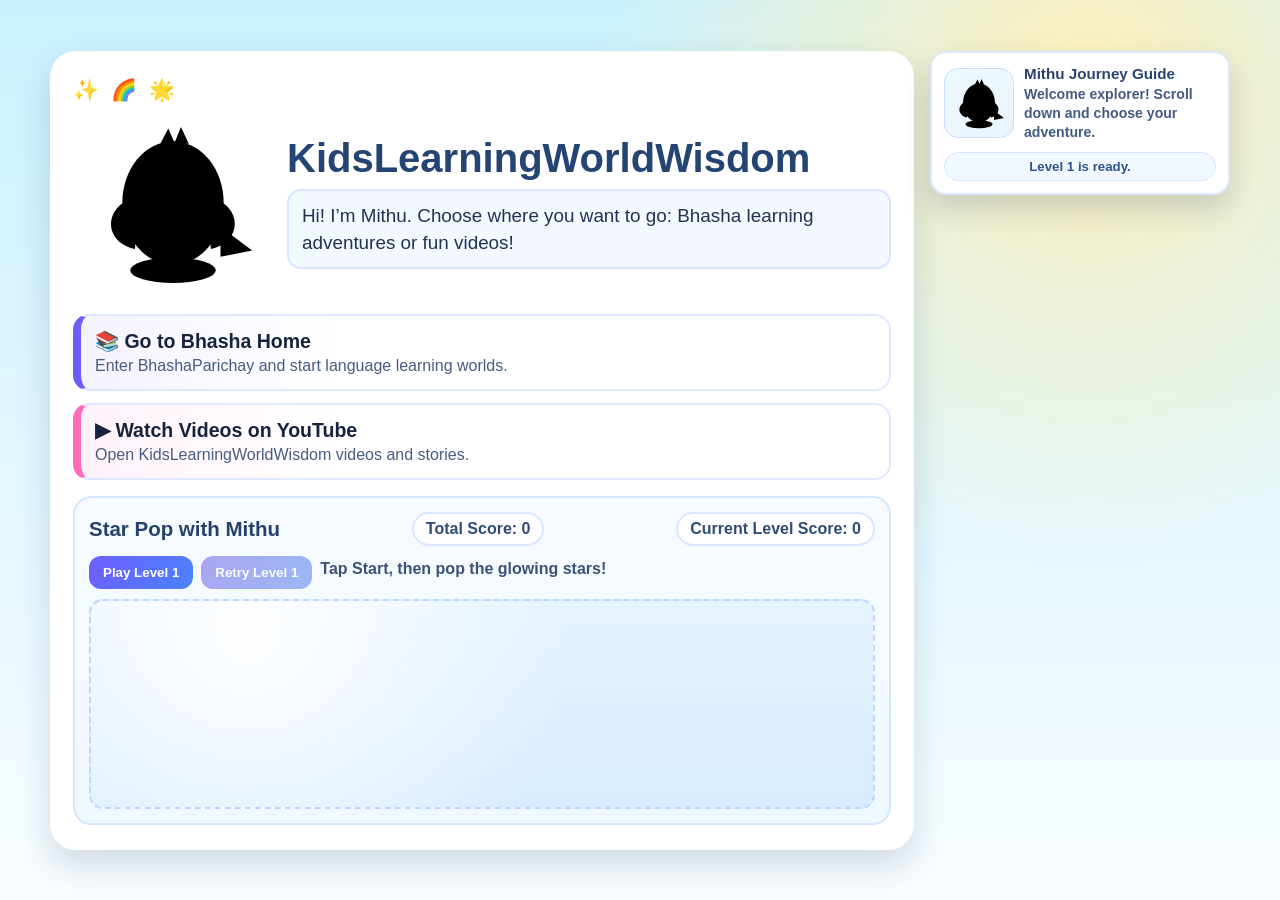
==== docs/index.html @ 31310dd8 "Restore Mithu themes and add generated Shloka Garden video Co-authored-by: Copilot <223556219+Copilo" ====
<!doctype html>
<html lang="en">
<head>
  <meta charset="utf-8">
  <meta name="viewport" content="width=device-width, initial-scale=1">
  <title>KidsLearningWorldWisdom | Magical Home</title>
  <meta name="description" content="KidsLearningWorldWisdom is a colorful home for children to learn with Mithu through BhashaParichay and videos.">
  <link rel="icon" href="data:image/svg+xml,%3Csvg xmlns='http://www.w3.org/2000/svg' viewBox='0 0 64 64'%3E%3Ctext y='50' x='8' font-size='44'%3E%F0%9F%8C%9F%3C/text%3E%3C/svg%3E">
  <link rel="stylesheet" href="assets/styles.css?v=20261114u4">
  <style>
    :root {
      --bg-start: #c8f0ff;
      --bg-end: #f9fdff;
      --card: #ffffff;
      --ink: #203353;
      --accent-1: #6d5efc;
      --accent-2: #ff6bb8;
      --accent-3: #ffb703;
      --mint: #37c98b;
    }

    * { box-sizing: border-box; }

    body {
      margin: 0;
      min-height: 100vh;
      font-family: "Trebuchet MS", "Segoe UI", Arial, sans-serif;
      color: var(--ink);
      background: radial-gradient(circle at 85% 10%, #fff0ba 0%, transparent 36%),
                  linear-gradient(180deg, var(--bg-start) 0%, var(--bg-end) 100%);
      display: grid;
      place-items: center;
      padding: 20px;
    }

    .page-shell {
      width: min(1180px, 100%);
      display: grid;
      grid-template-columns: minmax(0, 1fr) minmax(250px, 300px);
      align-items: start;
      gap: 16px;
    }

    .home-card {
      width: min(920px, 100%);
      background: var(--card);
      border-radius: 26px;
      padding: 24px 20px 22px;
      border: 3px solid #fff;
      box-shadow: 0 16px 34px rgba(21, 44, 84, 0.16);
    }

    .hero {
      display: grid;
      grid-template-columns: minmax(120px, 200px) 1fr;
      gap: 14px;
      align-items: center;
      margin-bottom: 16px;
    }

    .hero h1 {
      margin: 0 0 8px;
      font-size: clamp(1.65rem, 5.2vw, 2.5rem);
      color: #244574;
    }

    .speech {
      margin: 0;
      font-size: clamp(1rem, 3.4vw, 1.18rem);
      line-height: 1.45;
      background: #f4f8ff;
      border: 2px solid #d8e6ff;
      border-radius: 14px;
      padding: 11px 13px;
    }

    .links {
      display: grid;
      gap: 12px;
      margin-top: 14px;
    }

    .cta {
      display: block;
      text-decoration: none;
      color: #16233d;
      border-radius: 16px;
      border: 2px solid #dfe9ff;
      padding: 14px 14px;
      transition: transform 0.18s ease, box-shadow 0.18s ease, border-color 0.18s ease;
      background: #fff;
    }

    .cta:hover,
    .cta:focus-visible {
      transform: translateY(-2px);
      box-shadow: 0 12px 20px rgba(19, 41, 77, 0.16);
      border-color: #b8ceff;
      outline: none;
    }

    .cta-title {
      display: block;
      font-size: clamp(1.02rem, 3.3vw, 1.22rem);
      font-weight: 800;
      margin-bottom: 4px;
    }

    .cta-text {
      display: block;
      font-size: clamp(0.92rem, 2.8vw, 1rem);
      color: #465d82;
    }

    .cta-bhasha {
      border-left: 8px solid var(--accent-1);
      background: linear-gradient(90deg, #f5f2ff 0%, #fff 32%);
    }

    .cta-youtube {
      border-left: 8px solid var(--accent-2);
      background: linear-gradient(90deg, #fff2fa 0%, #fff 32%);
    }

    .sparkle {
      font-size: 1.3rem;
      letter-spacing: 3px;
      color: var(--accent-3);
      margin-bottom: 6px;
    }

    .mithu {
      width: 100%;
      max-width: 190px;
      margin-inline: auto;
      display: block;
    }

    .play-zone {
      margin-top: 16px;
      border-radius: 18px;
      border: 2px solid #d5e7ff;
      background: linear-gradient(180deg, #f7fbff, #f0f8ff);
      padding: 14px;
    }

    .play-head {
      display: flex;
      align-items: center;
      justify-content: space-between;
      gap: 10px;
      flex-wrap: wrap;
      margin-bottom: 10px;
    }

    .play-head h2 {
      margin: 0;
      font-size: clamp(1.06rem, 3.2vw, 1.28rem);
      color: #27426a;
    }

    .play-score {
      font-weight: 800;
      color: #2f4b76;
      background: #fff;
      border: 2px solid #d8e6ff;
      border-radius: 999px;
      padding: 6px 12px;
    }

    .play-tools {
      display: flex;
      align-items: center;
      gap: 8px;
      flex-wrap: wrap;
      margin-bottom: 10px;
    }

    .play-btn {
      border: 0;
      border-radius: 12px;
      padding: 9px 14px;
      font-weight: 800;
      cursor: pointer;
      color: #fff;
      background: linear-gradient(120deg, var(--accent-1), #4a83ff);
    }

    .play-message {
      font-weight: 700;
      color: #3d5277;
      min-height: 24px;
    }

    .play-btn:disabled {
      opacity: 0.55;
      cursor: not-allowed;
      filter: grayscale(0.15);
    }

    .star.orb-star { color: #ffd33d; }
    .star.orb-moon { color: #dbf1ff; }
    .star.orb-gem { color: #93ffe1; }

    .journey-guide {
      position: sticky;
      top: 16px;
      width: 100%;
      background: #ffffff;
      border: 2px solid #d9e8ff;
      border-radius: 16px;
      box-shadow: 0 14px 28px rgba(24, 41, 76, 0.18);
      padding: 12px;
      z-index: 15;
    }

    .journey-guide-head {
      display: grid;
      grid-template-columns: 70px 1fr;
      align-items: center;
      gap: 10px;
    }

    .journey-guide-mithu {
      margin: 0;
      width: 70px;
      height: 70px;
      border-radius: 14px;
      background: linear-gradient(145deg, #ecfbff, #eaf4ff);
      padding: 4px;
      border: 1px solid #c5ddff;
    }

    .journey-guide .mithu-svg {
      width: 100%;
      height: 100%;
      margin: 0;
    }

    .journey-guide-title {
      margin: 0;
      font-size: 0.95rem;
      font-weight: 900;
      color: #2a4370;
    }

    .journey-guide-speech {
      margin: 3px 0 0;
      font-size: 0.88rem;
      line-height: 1.35;
      color: #435a83;
      font-weight: 700;
    }

    .journey-guide-status {
      margin: 10px 0 0;
      font-size: 0.83rem;
      font-weight: 800;
      color: #315488;
      background: #f2f8ff;
      border: 1px solid #d4e5ff;
      border-radius: 999px;
      padding: 6px 10px;
      text-align: center;
    }

    .journey-guide.state-dancing .journey-guide-mithu {
      animation: mithuGuideDance 0.44s ease-in-out 4;
    }

    @keyframes mithuGuideDance {
      0%, 100% { transform: translateY(0) rotate(0deg); }
      25% { transform: translateY(-3px) rotate(-8deg); }
      50% { transform: translateY(0) rotate(0deg); }
      75% { transform: translateY(-3px) rotate(8deg); }
    }

    .star-field {
      position: relative;
      height: 210px;
      border-radius: 14px;
      border: 2px dashed #bdd6ff;
      background:
        radial-gradient(circle at 20% 15%, rgba(255, 255, 255, 0.95) 0, rgba(255,255,255,0) 50%),
        linear-gradient(180deg, #e5f3ff 0%, #d8ecff 100%);
      overflow: hidden;
      touch-action: manipulation;
    }

    .star {
      position: absolute;
      border: 0;
      background: transparent;
      font-size: 1.8rem;
      cursor: pointer;
      transform: translate(-50%, -50%);
      filter: drop-shadow(0 6px 8px rgba(52, 88, 138, 0.26));
      user-select: none;
    }

    .float-bubble {
      position: absolute;
      bottom: -24px;
      width: 14px;
      height: 14px;
      border-radius: 50%;
      background: rgba(255, 255, 255, 0.74);
      animation: bubbleUp linear infinite;
      pointer-events: none;
    }

    @keyframes bubbleUp {
      from { transform: translateY(0) scale(0.7); opacity: 0; }
      15% { opacity: 0.9; }
      to { transform: translateY(-250px) scale(1.2); opacity: 0; }
    }

    @media (max-width: 1060px) {
      .page-shell {
        grid-template-columns: 1fr;
      }

      .journey-guide {
        position: static;
        width: 100%;
        margin-top: 12px;
      }
    }

    @media (max-width: 760px) {
      .hero { grid-template-columns: 1fr; text-align: center; }
      .star-field { height: 190px; }
    }
  </style>
</head>
<body>
  <div class="page-shell">
    <main class="home-card">
      <div class="sparkle">✨ 🌈 🌟</div>
      <section class="hero">
        <svg class="mithu mithu-svg state-idle" viewBox="0 0 240 240" role="img" aria-label="Mithu parrot mascot">
          <ellipse class="mithu-shadow" cx="120" cy="205" rx="54" ry="16"></ellipse>
          <path class="mithu-tail" d="M180 150 L220 180 L180 188 Z"></path>
          <ellipse class="mithu-body" cx="120" cy="120" rx="64" ry="78"></ellipse>
          <ellipse class="mithu-belly" cx="120" cy="138" rx="40" ry="48"></ellipse>
          <path class="mithu-wing-left" d="M78 112 C34 118, 28 168, 72 178 C74 152, 86 132, 98 124 Z"></path>
          <path class="mithu-wing-right" d="M162 112 C206 118, 212 168, 168 178 C166 152, 154 132, 142 124 Z"></path>
          <circle class="mithu-eye-left" cx="100" cy="96" r="8"></circle>
          <circle class="mithu-eye-right" cx="140" cy="96" r="8"></circle>
          <path class="mithu-beak-top" d="M106 109 C114 103, 126 103, 134 109 C128 118, 118 122, 106 118 Z"></path>
          <path class="mithu-beak-bottom" d="M108 118 C116 122, 124 122, 132 118 C126 128, 116 131, 108 126 Z"></path>
          <rect class="mithu-leg-left" x="104" y="184" width="8" height="20" rx="4"></rect>
          <rect class="mithu-leg-right" x="128" y="184" width="8" height="20" rx="4"></rect>
          <path class="mithu-crest" d="M104 45 L114 26 L122 44 L130 24 L140 45"></path>
        </svg>
        <div>
          <h1>KidsLearningWorldWisdom</h1>
          <p class="speech">Hi! I’m Mithu. Choose where you want to go: Bhasha learning adventures or fun videos!</p>
        </div>
      </section>

    <section class="links" aria-label="Main destinations">
      <a class="cta cta-bhasha" href="/bhashaparichay/" id="bhashaHomeLink">
        <span class="cta-title">📚 Go to Bhasha Home</span>
        <span class="cta-text">Enter BhashaParichay and start language learning worlds.</span>
      </a>

      <a class="cta cta-youtube" href="https://www.youtube.com/@BhagwadGitaForKids" target="_blank" rel="noopener noreferrer" id="youtubeChannelLink">
        <span class="cta-title">▶ Watch Videos on YouTube</span>
        <span class="cta-text">Open KidsLearningWorldWisdom videos and stories.</span>
      </a>
    </section>

      <section class="play-zone" aria-label="Mini game">
        <div class="play-head">
          <h2>Star Pop with Mithu</h2>
          <div class="play-score" id="totalScore">Total Score: 0</div>
          <div class="play-score" id="currentLevelScore">Current Level Score: 0</div>
        </div>
        <div class="play-tools">
          <button class="play-btn" id="startStarGame" type="button">Start Level 1</button>
          <button class="play-btn" id="retryStarGame" type="button" disabled>Retry Level 1</button>
          <div class="play-message" id="gameMessage">Tap Start, then pop the glowing stars!</div>
        </div>
        <div class="star-field" id="starField" aria-live="polite"></div>
      </section>
    </main>

    <aside class="journey-guide parrot-mascot state-idle" id="journeyGuide" aria-live="polite">
      <div class="journey-guide-head">
        <figure class="journey-guide-mithu" aria-hidden="true">
          <svg viewBox="0 0 240 240" class="mithu-svg" role="presentation">
            <ellipse class="mithu-shadow" cx="120" cy="205" rx="54" ry="16"></ellipse>
            <path class="mithu-tail" d="M180 150 L220 180 L180 188 Z"></path>
            <ellipse class="mithu-body" cx="120" cy="120" rx="64" ry="78"></ellipse>
            <ellipse class="mithu-belly" cx="120" cy="138" rx="40" ry="48"></ellipse>
            <path class="mithu-wing-left" d="M78 112 C34 118, 28 168, 72 178 C74 152, 86 132, 98 124 Z"></path>
            <path class="mithu-wing-right" d="M162 112 C206 118, 212 168, 168 178 C166 152, 154 132, 142 124 Z"></path>
            <circle class="mithu-eye-left" cx="100" cy="96" r="8"></circle>
            <circle class="mithu-eye-right" cx="140" cy="96" r="8"></circle>
            <path class="mithu-beak-top" d="M106 109 C114 103, 126 103, 134 109 C128 118, 118 122, 106 118 Z"></path>
            <path class="mithu-beak-bottom" d="M108 118 C116 122, 124 122, 132 118 C126 128, 116 131, 108 126 Z"></path>
            <rect class="mithu-leg-left" x="104" y="184" width="8" height="20" rx="4"></rect>
            <rect class="mithu-leg-right" x="128" y="184" width="8" height="20" rx="4"></rect>
            <path class="mithu-crest" d="M104 45 L114 26 L122 44 L130 24 L140 45"></path>
          </svg>
        </figure>
        <div>
          <p class="journey-guide-title">Mithu Journey Guide</p>
          <p class="journey-guide-speech mascot-speech" id="journeyGuideSpeech">Scroll and play! I will guide you.</p>
        </div>
      </div>
      <p class="journey-guide-status" id="journeyGuideStatus">Unlock next level by tapping both Go to Bhasha Home and Watch YouTube after each level.</p>
    </aside>
  </div>

  <script src="assets/vendor/motion.min.js"></script>
  <script src="assets/vendor/canvas-confetti.min.js"></script>
  <script src="assets/site-config.js?v=20261114u1"></script>
  <script src="assets/mithu-follower.js?v=20261113u5"></script>
  <script>
    (function initHomePlayZone() {
      if (typeof window.spApplyDeploymentTestReset === "function") {
        window.spApplyDeploymentTestReset();
      }
      const field = document.getElementById("starField");
      const totalScoreNode = document.getElementById("totalScore");
      const currentLevelScoreNode = document.getElementById("currentLevelScore");
      const msg = document.getElementById("gameMessage");
      const startBtn = document.getElementById("startStarGame");
      const retryBtn = document.getElementById("retryStarGame");
      const bhashaLink = document.getElementById("bhashaHomeLink");
      const youtubeLink = document.getElementById("youtubeChannelLink");
      const guide = document.getElementById("journeyGuide");
      const guideSpeech = document.getElementById("journeyGuideSpeech");
      const guideStatus = document.getElementById("journeyGuideStatus");
      const heroMithu = document.querySelector(".hero .mithu");
      const sections = Array.from(document.querySelectorAll(".hero, .links, .play-zone"));

      const motionApi = window.Motion || {};
      const animate = motionApi.animate;

      const GAME_STATE_KEY = "klww.home.starQuest.v4";
      const TOTAL_LEVELS = 20;
      const ORBS = [
        { icon: "⭐", name: "Stars", cssClass: "orb-star" },
        { icon: "🌙", name: "Moons", cssClass: "orb-moon" },
        { icon: "💎", name: "Gems", cssClass: "orb-gem" },
        { icon: "☀️", name: "Suns", cssClass: "orb-star" },
        { icon: "🫧", name: "Bubbles", cssClass: "orb-moon" }
      ];

      let currentLevelScore = 0;
      let totalScore = 0;
      let remaining = 0;
      let running = false;
      let timerId = null;
      let state = {
        currentLevel: 1,
        gateLevel: null,
        gate: { bhasha: false, youtube: false },
        playedCurrentLevel: false,
        perLevelScores: {}
      };

      function readJson(key, fallback) {
        try {
          const raw = localStorage.getItem(key);
          if (!raw) return fallback;
          return JSON.parse(raw);
        } catch (_error) {
          return fallback;
        }
      }

      function writeJson(key, value) {
        try {
          localStorage.setItem(key, JSON.stringify(value));
        } catch (_error) {
          return;
        }
      }

      function normalizeLevel(value) {
        if (!Number.isFinite(Number(value))) return 1;
        return Math.max(1, Math.min(TOTAL_LEVELS, Math.floor(Number(value))));
      }

      function saveState() {
        writeJson(GAME_STATE_KEY, state);
      }

      function loadState() {
        const loaded = readJson(GAME_STATE_KEY, null);
        if (!loaded || typeof loaded !== "object") return;
        state.currentLevel = normalizeLevel(loaded.currentLevel);
        state.gateLevel = Number.isFinite(Number(loaded.gateLevel)) ? normalizeLevel(loaded.gateLevel) : null;
        const gate = loaded.gate && typeof loaded.gate === "object" ? loaded.gate : {};
        state.gate = {
          bhasha: Boolean(gate.bhasha),
          youtube: Boolean(gate.youtube)
        };
        state.playedCurrentLevel = Boolean(loaded.playedCurrentLevel);
        const loadedPerLevelScores = loaded.perLevelScores && typeof loaded.perLevelScores === "object" ? loaded.perLevelScores : {};
        state.perLevelScores = {};
        Object.keys(loadedPerLevelScores).forEach(function (key) {
          const level = normalizeLevel(key);
          const value = Math.max(0, Math.floor(Number(loadedPerLevelScores[key]) || 0));
          state.perLevelScores[level] = value;
        });
        totalScore = Object.keys(state.perLevelScores).reduce(function (sum, key) {
          return sum + Math.max(0, Math.floor(Number(state.perLevelScores[key]) || 0));
        }, 0);
      }

      function resetGameProgressFromUrl() {
        let shouldReset = false;
        try {
          const params = new URLSearchParams(window.location.search || "");
          shouldReset = params.get("resetHomeGame") === "1";
          if (shouldReset) {
            localStorage.removeItem(GAME_STATE_KEY);
            localStorage.removeItem("klww.home.starQuest.v3");
            localStorage.removeItem("klww.home.starQuest");
            state = {
              currentLevel: 1,
              gateLevel: null,
              gate: { bhasha: false, youtube: false },
              playedCurrentLevel: false,
              perLevelScores: {}
            };
            totalScore = 0;
            const cleanUrl = window.location.pathname + (params.toString() ? "?" + params.toString().replace(/(^|&)resetHomeGame=1(&|$)/, "$1").replace(/^&|&$/g, "").replace(/&&+/g, "&") : "");
            if (window.history && typeof window.history.replaceState === "function") {
              window.history.replaceState(null, "", cleanUrl === window.location.pathname + "?" ? window.location.pathname : cleanUrl);
            }
          }
        } catch (_error) {
          return false;
        }
        return shouldReset;
      }

      function levelConfig(levelNumber) {
        const level = normalizeLevel(levelNumber);
        const orb = ORBS[(level - 1) % ORBS.length];
        return {
          level: level,
          target: Math.min(40, 8 + Math.ceil(level * 1.4)),
          orb: orb.icon,
          name: orb.name,
          cssClass: orb.cssClass,
          minDelay: Math.max(110, 360 - level * 10),
          randomDelay: Math.max(80, 360 - level * 8),
          life: Math.max(820, 2300 - level * 70),
          sizeRem: Math.max(1.2, 1.9 - level * 0.02)
        };
      }

      function isGateOpen() {
        return !state.gateLevel || (state.gate.bhasha && state.gate.youtube);
      }

      function setCurrentLevelScore(next) {
        currentLevelScore = Math.max(0, Math.floor(Number(next) || 0));
        currentLevelScoreNode.textContent = "Current Level Score: " + currentLevelScore;
      }

      function setTotalScore(next) {
        totalScore = Math.max(0, Math.floor(Number(next) || 0));
        totalScoreNode.textContent = "Total Score: " + totalScore;
      }

      function clearField() {
        field.querySelectorAll(".star").forEach((node) => node.remove());
      }

      function updateMessage(text) {
        msg.textContent = text;
      }

      function setGuide(state, speech, status) {
        guide.classList.toggle("state-dancing", state === "dancing");
        if (heroMithu) {
          heroMithu.classList.toggle("state-dancing", state === "dancing");
          heroMithu.classList.toggle("state-idle", state !== "dancing");
        }
        if (speech) guideSpeech.textContent = speech;
        if (status) guideStatus.textContent = status;
      }

      function createBubbles() {
        field.querySelectorAll(".float-bubble").forEach((n) => n.remove());
        for (let i = 0; i < 10; i += 1) {
          const bubble = document.createElement("span");
          bubble.className = "float-bubble";
          bubble.style.left = (8 + Math.random() * 84).toFixed(1) + "%";
          bubble.style.animationDuration = (4 + Math.random() * 5).toFixed(2) + "s";
          bubble.style.animationDelay = (Math.random() * 3).toFixed(2) + "s";
          field.appendChild(bubble);
        }
      }

      function animateParrot() {
        // Home now uses the shared CSS mascot states for site-wide consistent Mithu animation.
      }

      function finishRound() {
        const level = levelConfig(state.currentLevel);
        running = false;
        clearTimeout(timerId);
        state.perLevelScores[level.level] = currentLevelScore;
        setTotalScore(Object.keys(state.perLevelScores).reduce(function (sum, key) {
          return sum + Math.max(0, Math.floor(Number(state.perLevelScores[key]) || 0));
        }, 0));
        updateMessage("Nice try! You scored " + currentLevelScore + " on Level " + level.level + ".");
        setGuide("dancing", "Great effort! You scored " + currentLevelScore + ". Retry this level or unlock the next level with both destination buttons.", "Ready for retry or unlock mission");
        if (state.currentLevel >= TOTAL_LEVELS) {
          state = {
            currentLevel: 1,
            gateLevel: null,
            gate: { bhasha: false, youtube: false },
            playedCurrentLevel: false,
            perLevelScores: {}
          };
          setCurrentLevelScore(0);
          setTotalScore(0);
          saveState();
          startBtn.textContent = "Start Level 1";
          if (typeof confetti === "function") confetti({ particleCount: 150, spread: 95, scalar: 0.9 });
          updateMessage("Amazing journey complete! Mithu restarted the adventure from Level 1.");
          return;
        }
        state.gateLevel = state.currentLevel + 1;
        state.gate = { bhasha: false, youtube: false };
        state.playedCurrentLevel = true;
        saveState();
        syncGateUi();
      }

      function resetScoreForLevel() {
        setCurrentLevelScore(0);
      }

      function celebrate(button) {
        if (typeof confetti === "function") {
          const rect = button.getBoundingClientRect();
          const ox = (rect.left + rect.width / 2) / window.innerWidth;
          const oy = (rect.top + rect.height / 2) / window.innerHeight;
          confetti({
            particleCount: 28,
            spread: 68,
            origin: { x: ox, y: oy },
            scalar: 0.8
          });
        }
      }

      function spawnOrb() {
        if (!running) return;
        const level = levelConfig(state.currentLevel);

        const orb = document.createElement("button");
        orb.type = "button";
        orb.className = "star " + level.cssClass;
        orb.textContent = level.orb;
        orb.setAttribute("aria-label", "Pop " + level.name.toLowerCase());
        orb.style.fontSize = level.sizeRem.toFixed(2) + "rem";

        const x = 10 + Math.random() * 80;
        const y = 15 + Math.random() * 70;
        orb.style.left = x.toFixed(1) + "%";
        orb.style.top = y.toFixed(1) + "%";

        field.appendChild(orb);

        if (typeof animate === "function") {
          animate(orb, { transform: ["translate(-50%, -50%) scale(0.6)", "translate(-50%, -50%) scale(1.05)"] }, { duration: 0.6, easing: "ease-out" });
          animate(orb, { translateY: [0, -6, 0] }, { duration: 1.4, repeat: Infinity, easing: "ease-in-out" });
        }

        orb.addEventListener("click", function () {
          setCurrentLevelScore(currentLevelScore + 1);
          remaining -= 1;
          celebrate(orb);
          if (typeof animate === "function") {
            animate(orb, { opacity: [1, 0], transform: ["translate(-50%, -50%) scale(1)", "translate(-50%, -50%) scale(1.5)"] }, { duration: 0.25 });
          }
          orb.remove();

          if (remaining <= 0) {
            finishRound();
            return;
          }

          timerId = setTimeout(spawnOrb, level.minDelay + Math.random() * level.randomDelay);
        }, { once: true });

        timerId = setTimeout(function () {
          if (orb.isConnected && running) {
            orb.remove();
            setCurrentLevelScore(Math.max(0, currentLevelScore - 1));
            remaining -= 1;
            if (remaining <= 0) {
              finishRound();
              return;
            }
            timerId = setTimeout(spawnOrb, Math.max(180, level.minDelay - 40));
          }
        }, level.life);
      }

      function startGame() {
        if (running) return;
        if (state.gateLevel && !isGateOpen()) return;
        if (state.gateLevel && isGateOpen()) {
          state.currentLevel = state.gateLevel;
          state.gateLevel = null;
          state.gate = { bhasha: false, youtube: false };
          state.playedCurrentLevel = false;
          saveState();
          syncGateUi();
        }
        const level = levelConfig(state.currentLevel);
        running = true;
        state.playedCurrentLevel = true;
        saveState();
        clearField();
        remaining = level.target;
        resetScoreForLevel();
        retryBtn.disabled = false;
        updateMessage("Level " + level.level + ": pop " + level.target + " " + level.name.toLowerCase() + "!");
        setGuide("idle", "Let's play Level " + level.level + "! Tap each glowing " + level.name.toLowerCase().slice(0, -1) + ".", "Journey mode: active");
        createBubbles();
        spawnOrb();
      }

      function retryGame() {
        if (running) {
          clearTimeout(timerId);
          running = false;
        }
        if (!state.playedCurrentLevel) {
          state.playedCurrentLevel = true;
          saveState();
        }
        const level = levelConfig(state.currentLevel);
        clearField();
        running = true;
        remaining = level.target;
        resetScoreForLevel();
        updateMessage("Retry Level " + level.level + ": pop " + level.target + " " + level.name.toLowerCase() + "!");
        setGuide("idle", "Retry time! Let's beat your score on Level " + level.level + ".", "Retry in progress");
        createBubbles();
        spawnOrb();
      }

      function syncGateUi() {
        if (!state.gateLevel) {
          startBtn.disabled = false;
          startBtn.textContent = "Play Level " + state.currentLevel;
          retryBtn.disabled = !state.playedCurrentLevel;
          retryBtn.textContent = "Retry Level " + state.currentLevel;
          guideStatus.textContent = "Level " + state.currentLevel + " is ready.";
          return;
        }
        const open = isGateOpen();
        startBtn.disabled = !open;
        startBtn.textContent = "Start Level " + state.gateLevel;
        retryBtn.disabled = false;
        retryBtn.textContent = "Retry Level " + state.currentLevel;
        guideStatus.textContent = "Unlock next level: "
          + (state.gate.bhasha ? "Bhasha Home done" : "Go to Bhasha Home")
          + " + "
          + (state.gate.youtube ? "YouTube done" : "Watch YouTube");
      }

      function markGateAction(action) {
        if (!state.gateLevel) return;
        if (action === "bhasha") state.gate.bhasha = true;
        if (action === "youtube") state.gate.youtube = true;
        if (isGateOpen()) {
          setGuide("dancing", "Great! Level " + state.gateLevel + " is now unlocked. Tap Play to continue!", "Unlocked");
          if (typeof confetti === "function") confetti({ particleCount: 70, spread: 68, scalar: 0.8 });
        }
        saveState();
        syncGateUi();
      }

      function updateGuideByScroll() {
        const level = levelConfig(state.currentLevel);
        const top = window.scrollY + 120;
        let sectionName = "hero";
        sections.forEach(function (section) {
          if (section.offsetTop <= top) {
            if (section.classList.contains("links")) sectionName = "links";
            if (section.classList.contains("play-zone")) sectionName = "play";
          }
        });
        if (running) return;
        if (sectionName === "hero") {
          setGuide("idle", "Welcome explorer! Scroll down and choose your adventure.", guideStatus.textContent);
        } else if (sectionName === "links") {
          setGuide("idle", "After each level, tap both destination buttons to unlock the next level.", guideStatus.textContent);
        } else {
          setGuide("idle", "Now play Level " + state.currentLevel + ": pop " + level.target + " " + level.name.toLowerCase() + ".", guideStatus.textContent);
        }
      }

      startBtn.addEventListener("click", startGame);
      retryBtn.addEventListener("click", retryGame);
      bhashaLink.addEventListener("click", function () {
        markGateAction("bhasha");
      });
      youtubeLink.addEventListener("click", function () {
        markGateAction("youtube");
      });
      document.addEventListener("visibilitychange", function () {
        if (!document.hidden) {
          const stored = readJson(GAME_STATE_KEY, null);
          if (stored) {
            loadState();
            setTotalScore(totalScore);
            if (!running) setCurrentLevelScore(0);
            syncGateUi();
          }
          updateGuideByScroll();
        }
      });
      window.addEventListener("scroll", updateGuideByScroll, { passive: true });

      const resetByUrl = resetGameProgressFromUrl();
      if (!resetByUrl) loadState();
      setCurrentLevelScore(0);
      setTotalScore(totalScore);
      createBubbles();
      syncGateUi();
      animateParrot();
      updateGuideByScroll();
      if (resetByUrl) {
        updateMessage("Progress reset. Welcome back to Level 1!");
      }
    })();
  </script>
</body>
</html>
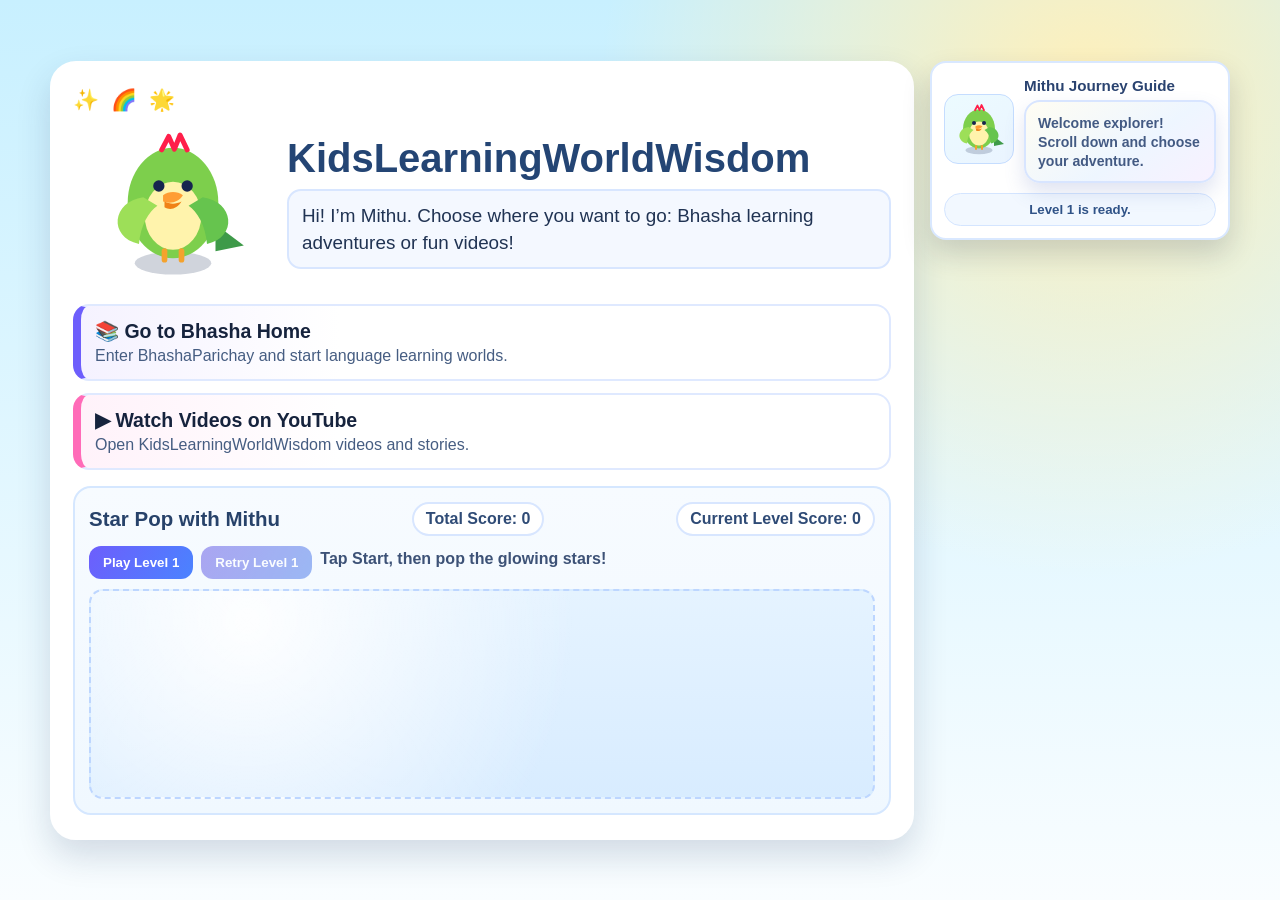
==== commit a1109c0a: "Expand Shloka Garden and rebuild mantra videos Co-authored-by: Copilot <223556219+Copilot@users.nore" ====
--- a/docs/index.html
+++ b/docs/index.html
@@ -6,7 +6,7 @@
   <title>KidsLearningWorldWisdom | Magical Home</title>
   <meta name="description" content="KidsLearningWorldWisdom is a colorful home for children to learn with Mithu through BhashaParichay and videos.">
   <link rel="icon" href="data:image/svg+xml,%3Csvg xmlns='http://www.w3.org/2000/svg' viewBox='0 0 64 64'%3E%3Ctext y='50' x='8' font-size='44'%3E%F0%9F%8C%9F%3C/text%3E%3C/svg%3E">
-  <link rel="stylesheet" href="assets/styles.css?v=20261114u4">
+  <link rel="stylesheet" href="assets/styles.css?v=20261114u6">
   <style>
     :root {
       --bg-start: #c8f0ff;
@@ -338,7 +338,7 @@
     <main class="home-card">
       <div class="sparkle">✨ 🌈 🌟</div>
       <section class="hero">
-        <svg class="mithu mithu-svg state-idle" viewBox="0 0 240 240" role="img" aria-label="Mithu parrot mascot">
+        <svg class="mithu mithu-svg mithu-classic state-idle" viewBox="0 0 240 240" role="img" aria-label="Mithu parrot mascot">
           <ellipse class="mithu-shadow" cx="120" cy="205" rx="54" ry="16"></ellipse>
           <path class="mithu-tail" d="M180 150 L220 180 L180 188 Z"></path>
           <ellipse class="mithu-body" cx="120" cy="120" rx="64" ry="78"></ellipse>
@@ -389,7 +389,7 @@
     <aside class="journey-guide parrot-mascot state-idle" id="journeyGuide" aria-live="polite">
       <div class="journey-guide-head">
         <figure class="journey-guide-mithu" aria-hidden="true">
-          <svg viewBox="0 0 240 240" class="mithu-svg" role="presentation">
+          <svg viewBox="0 0 240 240" class="mithu-svg mithu-classic" role="presentation">
             <ellipse class="mithu-shadow" cx="120" cy="205" rx="54" ry="16"></ellipse>
             <path class="mithu-tail" d="M180 150 L220 180 L180 188 Z"></path>
             <ellipse class="mithu-body" cx="120" cy="120" rx="64" ry="78"></ellipse>
--- a/docs/assets/styles.css
+++ b/docs/assets/styles.css
@@ -0,0 +1,3704 @@
+:root {
+  --bg1: #fff9f2;
+  --bg2: #ecf7ff;
+  --ink: #1f2440;
+  --primary: #7a41ff;
+  --primary-2: #4d7dff;
+  --accent: #ff9b42;
+  --success: #17a159;
+  --warn: #be6500;
+  --card: #ffffff;
+  --radius: 20px;
+  --shadow: 0 12px 28px rgba(44, 62, 120, 0.14);
+  --page-max-width: 100%;
+  --site-edge-gap: clamp(10px, 2vw, 28px);
+  --header-offset: 86px;
+}
+
+.picture-choice {
+  width: min(210px, 100%);
+  display: grid;
+  gap: 8px;
+  text-align: center;
+  transition: transform 0.2s ease, filter 0.2s ease, box-shadow 0.2s ease;
+}
+
+.picture-choice.selected {
+  transform: translateY(-2px) scale(1.01);
+  box-shadow: 0 10px 16px rgba(79, 98, 183, 0.18);
+}
+
+.picture-choice.correct .picture-illustration {
+  border-color: #4db56f;
+  box-shadow: 0 0 0 3px rgba(77, 181, 111, 0.22);
+}
+
+.picture-illustration {
+  width: 100%;
+  height: 112px;
+  border-radius: 10px;
+  border: 1px solid #dbe6ff;
+  object-fit: contain;
+  object-position: center;
+  padding: 6px;
+  background: #f4f7ff;
+}
+
+.picture-label {
+  font-size: 0.86rem;
+  color: #2f3a6d;
+}
+
+.picture-match-lottie {
+  width: 86px;
+  height: 66px;
+  margin: 2px auto 8px;
+  pointer-events: none;
+}
+
+.prompt-illustration {
+  display: inline-block;
+  margin-left: 10px;
+  vertical-align: middle;
+  width: min(120px, 28vw);
+}
+
+.lesson-mascot {
+  margin: 10px 0;
+  transition: transform 0.18s ease, box-shadow 0.18s ease;
+  pointer-events: none;
+  max-width: 360px;
+}
+
+* {
+  box-sizing: border-box;
+}
+
+html,
+body {
+  margin: 0;
+  padding: 0;
+  font-family: "Segoe UI", "Noto Sans Devanagari", Arial, sans-serif;
+  color: var(--ink);
+  background: linear-gradient(180deg, var(--bg1), var(--bg2));
+  min-height: 100%;
+}
+
+.skip-link {
+  position: absolute;
+  left: -999px;
+  top: 0;
+}
+
+.skip-link:focus {
+  left: 12px;
+  top: 12px;
+  background: #111;
+  color: #fff;
+  padding: 8px 12px;
+  border-radius: 10px;
+  z-index: 20;
+}
+
+.site-header {
+  display: flex;
+  justify-content: space-between;
+  gap: 10px;
+  align-items: center;
+  padding: 14px clamp(12px, 3vw, 30px);
+  position: sticky;
+  top: 0;
+  z-index: 10;
+  background: rgba(255, 255, 255, 0.88);
+  backdrop-filter: blur(10px);
+  border-bottom: 1px solid #e7ecff;
+}
+
+.main-nav {
+  display: flex;
+  gap: 8px;
+  flex-wrap: nowrap;
+}
+
+.main-nav a {
+  text-decoration: none;
+  color: var(--ink);
+  font-weight: 700;
+  padding: 10px 14px;
+  border-radius: 12px;
+}
+
+.language-chooser-link {
+  text-decoration: none;
+}
+
+.language-hero-layout {
+  display: grid;
+  grid-template-columns: minmax(120px, 220px) 1fr;
+  gap: 14px;
+  align-items: center;
+}
+
+.language-hero-mithu {
+  display: grid;
+  place-items: center;
+}
+
+.language-grid {
+  display: grid;
+  grid-template-columns: repeat(auto-fit, minmax(220px, 1fr));
+  gap: 14px;
+  perspective: 1000px;
+}
+
+.language-card {
+  display: grid;
+  gap: 10px;
+  text-decoration: none;
+  color: var(--ink);
+  border: 2px solid #d9e5ff;
+  border-radius: 20px;
+  background: linear-gradient(180deg, #ffffff, #f7fbff);
+  padding: 14px 14px 16px;
+  box-shadow: 0 10px 22px rgba(44, 62, 120, 0.14);
+  transition: transform 0.24s ease, box-shadow 0.24s ease, border-color 0.24s ease, filter 0.24s ease;
+  position: relative;
+  overflow: hidden;
+  transform-style: preserve-3d;
+}
+
+.language-card::after {
+  content: "";
+  position: absolute;
+  inset: auto -24px -38px auto;
+  width: 130px;
+  height: 130px;
+  border-radius: 50%;
+  background: radial-gradient(circle, rgba(255, 255, 255, 0.55), rgba(255, 255, 255, 0));
+  pointer-events: none;
+}
+
+.language-card:hover,
+.language-card:focus-visible {
+  transform: translateY(-3px);
+  box-shadow: 0 14px 26px rgba(44, 62, 120, 0.2);
+  border-color: #9fb5ff;
+  filter: saturate(1.05);
+}
+
+.language-card.is-language-locked {
+  border-color: #d8dcef;
+  background: linear-gradient(180deg, #fbfcff, #f5f7fc);
+  box-shadow: 0 8px 16px rgba(44, 62, 120, 0.11);
+}
+
+.language-card.is-language-locked:hover,
+.language-card.is-language-locked:focus-visible {
+  transform: none;
+  border-color: #d8dcef;
+  box-shadow: 0 8px 16px rgba(44, 62, 120, 0.11);
+}
+
+.language-lock-badge {
+  justify-self: start;
+  display: inline-flex;
+  align-items: center;
+  gap: 6px;
+  padding: 4px 10px;
+  border-radius: 999px;
+  background: #eef1fb;
+  border: 1px solid #d8def1;
+  color: #4f5680;
+  font-size: 0.74rem;
+  font-weight: 800;
+  letter-spacing: 0.01em;
+}
+
+.language-lock-badge[hidden] {
+  display: none !important;
+}
+
+.language-portal {
+  position: relative;
+  width: 100%;
+  min-height: 114px;
+  border-radius: 16px;
+  display: block;
+  overflow: hidden;
+  background: linear-gradient(150deg, #ddeeff, #fff);
+  border: 1px solid #c8ddff;
+}
+
+.language-portal .portal-ring {
+  position: absolute;
+  inset: 10px;
+  border-radius: 14px;
+  border: 2px solid rgba(255, 255, 255, 0.88);
+  box-shadow: 0 0 0 2px rgba(140, 173, 255, 0.25), inset 0 0 28px rgba(109, 140, 255, 0.2);
+  animation: iconTwinkle 3.1s ease-in-out infinite;
+}
+
+.language-portal .portal-core {
+  position: absolute;
+  left: 16px;
+  top: 15px;
+  width: 84px;
+  height: 84px;
+  border-radius: 50%;
+  border: 3px solid rgba(255, 255, 255, 0.94);
+  overflow: hidden;
+  box-shadow: 0 10px 16px rgba(67, 89, 170, 0.24);
+  animation: languagePortalBob 2.8s ease-in-out infinite;
+}
+
+.language-portal .portal-core img {
+  width: 100%;
+  height: 100%;
+  object-fit: cover;
+}
+
+.language-portal .portal-word {
+  position: absolute;
+  right: 14px;
+  bottom: 16px;
+  font-size: 1.15rem;
+  font-weight: 800;
+  color: #1e2f72;
+  text-shadow: 0 1px 0 rgba(255, 255, 255, 0.65);
+  animation: languageWordGlow 2.6s ease-in-out infinite;
+}
+
+.portal-country {
+  position: absolute;
+  top: 10px;
+  right: 10px;
+  z-index: 3;
+  font-size: 1.2rem;
+  line-height: 1;
+  filter: drop-shadow(0 2px 3px rgba(20, 30, 70, 0.2));
+}
+
+.portal-sanskrit .language-portal {
+  background: linear-gradient(145deg, #fff2dd, #fffdf2);
+}
+
+.portal-spanish .language-portal {
+  background: linear-gradient(145deg, #ffe5d8, #fff7d7);
+}
+
+.portal-portuguese .language-portal {
+  background: linear-gradient(145deg, #ddf4ff, #e9ffe7);
+}
+
+.portal-sanskrit .portal-word {
+  color: #7f4d11;
+}
+
+.portal-spanish .portal-word {
+  color: #8f1f2b;
+}
+
+.portal-portuguese .portal-word {
+  color: #17603c;
+}
+
+body.lang-theme-spanish .site-header {
+  border-bottom-color: #f7bf7b;
+}
+
+body.lang-theme-portuguese .site-header {
+  border-bottom-color: #78d6b1;
+}
+
+body.lang-theme-spanish .panel {
+  border-color: #f5d6ba;
+}
+
+body.lang-theme-portuguese .panel {
+  border-color: #bde8d8;
+}
+
+.portal-sanskrit:hover .portal-ring,
+.portal-spanish:hover .portal-ring,
+.portal-portuguese:hover .portal-ring,
+.portal-sanskrit:focus-visible .portal-ring,
+.portal-spanish:focus-visible .portal-ring,
+.portal-portuguese:focus-visible .portal-ring {
+  animation-duration: 1.5s;
+}
+
+@keyframes languagePortalBob {
+  0%, 100% { transform: translateY(0); }
+  50% { transform: translateY(-3px); }
+}
+
+@keyframes languageWordGlow {
+  0%, 100% { opacity: 0.9; text-shadow: 0 1px 0 rgba(255, 255, 255, 0.65), 0 0 0 rgba(77, 104, 216, 0); }
+  50% { opacity: 1; text-shadow: 0 1px 0 rgba(255, 255, 255, 0.65), 0 0 10px rgba(77, 104, 216, 0.34); }
+}
+
+.language-hero-mithu.state-dancing .mithu-body {
+  animation: mithuDance 1s ease-in-out 3;
+}
+
+.language-hero-mithu.state-dancing .mithu-wing-left {
+  transform-origin: 72% 36%;
+  animation: mithuWingFlapLeft 0.2s ease-in-out 7;
+}
+
+.language-hero-mithu.state-dancing .mithu-wing-right {
+  transform-origin: 28% 36%;
+  animation: mithuWingFlapRight 0.2s ease-in-out 7;
+}
+
+.medal-celebration {
+  margin-top: 8px;
+  padding: 9px 12px;
+  border-radius: 12px;
+  border: 2px dashed #ffd264;
+  background: linear-gradient(180deg, #fffcee, #fff6cc);
+  color: #7b4c00;
+  font-weight: 700;
+  font-size: 0.92rem;
+}
+
+.medal-grid {
+  display: grid;
+  grid-template-columns: repeat(auto-fit, minmax(200px, 1fr));
+  gap: 12px;
+}
+
+.medal-card {
+  border-radius: 16px;
+  border: 2px solid #dbe6ff;
+  padding: 12px 12px 14px;
+  background: #fff;
+  position: relative;
+  overflow: hidden;
+  transition: transform 0.24s ease, box-shadow 0.24s ease, border-color 0.24s ease, filter 0.24s ease;
+}
+
+.medal-card::before {
+  content: "";
+  position: absolute;
+  inset: 0;
+  background: radial-gradient(circle at 16% 15%, rgba(255, 255, 255, 0.5), rgba(255, 255, 255, 0));
+  pointer-events: none;
+}
+
+.medal-card.pending {
+  opacity: 0.86;
+  filter: saturate(0.88);
+  background: linear-gradient(180deg, #fbfcff, #f2f5ff);
+}
+
+.medal-card.earned {
+  border-color: #ffd464;
+  background: linear-gradient(180deg, #fff9de, #fff1c6);
+  box-shadow: 0 10px 16px rgba(255, 199, 57, 0.28);
+}
+
+.medal-card:hover,
+.medal-card:focus-within {
+  transform: translateY(-4px) scale(1.01);
+  box-shadow: 0 16px 26px rgba(67, 89, 170, 0.22);
+}
+
+.medal-card.pending:hover,
+.medal-card.pending:focus-within {
+  border-color: #c9d6ff;
+}
+
+.medal-card.earned:hover,
+.medal-card.earned:focus-within {
+  border-color: #ffc73a;
+  filter: saturate(1.08);
+}
+
+.medal-icon {
+  margin: 0 0 6px;
+  font-size: 1.5rem;
+}
+
+.medal-art {
+  width: 56px;
+  height: 56px;
+  border-radius: 50%;
+  border: 2px solid rgba(255, 255, 255, 0.9);
+  display: grid;
+  place-items: center;
+  margin-bottom: 8px;
+  box-shadow: 0 10px 18px rgba(66, 79, 146, 0.24);
+  background: linear-gradient(150deg, #ffe78c, #ffa955);
+  font-size: 1.5rem;
+  position: relative;
+  animation: medalOrbFloat 3.1s ease-in-out infinite;
+}
+
+.medal-art::before,
+.medal-art::after {
+  content: "";
+  position: absolute;
+  bottom: -11px;
+  width: 12px;
+  height: 16px;
+  border-radius: 0 0 4px 4px;
+  z-index: -1;
+}
+
+.medal-art::before {
+  left: 11px;
+  background: linear-gradient(180deg, #7fa2ff, #3d5fc2);
+}
+
+.medal-art::after {
+  right: 11px;
+  background: linear-gradient(180deg, #9de8ff, #4e96cf);
+}
+
+.medal-card.medal-sanskrit .medal-art {
+  background: linear-gradient(140deg, #ffe68c, #ff9f58);
+}
+
+.medal-card.medal-spanish .medal-art {
+  background: linear-gradient(140deg, #ff9f8f, #ffd269);
+}
+
+.medal-card.medal-portuguese .medal-art {
+  background: linear-gradient(140deg, #7de0b4, #4ea4ff);
+}
+
+.medal-card.coming-soon {
+  opacity: 0.74;
+  filter: saturate(0.72);
+  border-style: dashed;
+  border-color: #c6d5ff;
+  background: linear-gradient(180deg, #f8fbff, #f2f6ff);
+}
+
+.medal-card.medal-comingsoon .medal-art {
+  background: linear-gradient(140deg, #dbe7ff, #b8ccff);
+}
+
+.medal-card.coming-soon:hover,
+.medal-card.coming-soon:focus-within {
+  transform: none;
+  box-shadow: 0 10px 16px rgba(67, 89, 170, 0.14);
+}
+
+.medal-title {
+  margin: 0;
+  font-size: 1.02rem;
+}
+
+.medal-card.unlocking {
+  animation: unlockPulse 0.9s ease-out 1, medalRise 0.72s ease-out 1;
+}
+
+.medal-card.unlocking::after {
+  content: "";
+  position: absolute;
+  inset: -20% -20%;
+  background: radial-gradient(circle, rgba(255, 255, 255, 0.86), rgba(255, 255, 255, 0));
+  animation: medalSparkle 0.9s ease-out 1;
+}
+
+.medal-card.unlocking .medal-art {
+  animation: medalUnlockSpin 0.9s ease-out 1, medalOrbFloat 3.1s ease-in-out infinite;
+}
+
+@keyframes medalOrbFloat {
+  0%, 100% { transform: translateY(0); }
+  50% { transform: translateY(-4px); }
+}
+
+@keyframes medalUnlockSpin {
+  0% { transform: scale(1) rotate(0deg); }
+  55% { transform: scale(1.14) rotate(16deg); }
+  100% { transform: scale(1) rotate(0deg); }
+}
+
+@media (max-width: 780px) {
+  .language-hero-layout {
+    grid-template-columns: 1fr;
+  }
+}
+
+@media (prefers-reduced-motion: reduce) {
+  .language-card,
+  .language-card::before,
+  .language-portal .portal-ring,
+  .language-portal .portal-core,
+  .language-portal .portal-word,
+  .medal-art,
+  .medal-card.unlocking .medal-art {
+    animation: none !important;
+  }
+}
+
+.main-nav a[aria-current="page"] {
+  color: #fff;
+  background: linear-gradient(120deg, var(--primary), var(--primary-2));
+}
+
+.mute-btn {
+  border: 0;
+  border-radius: 12px;
+  background: #111b5a;
+  color: #fff;
+  font-weight: 700;
+  padding: 10px 12px;
+  cursor: pointer;
+}
+
+.test-mode-badge {
+  position: fixed;
+  right: 10px;
+  bottom: 10px;
+  z-index: 30;
+  border-radius: 999px;
+  border: 1px solid #f2c85f;
+  background: #fff6d8;
+  color: #6a4b00;
+  font-size: 12px;
+  font-weight: 700;
+  padding: 6px 10px;
+  box-shadow: 0 4px 14px rgba(0, 0, 0, 0.1);
+}
+
+.page-wrap {
+  width: 100%;
+  max-width: none;
+  margin: 12px auto 28px;
+  padding-inline: var(--site-edge-gap);
+  display: grid;
+  grid-template-columns: minmax(0, 1fr);
+  gap: 16px;
+}
+
+.page-wrap > * {
+  min-width: 0;
+}
+
+.page-wrap.with-mascot {
+  grid-template-columns: minmax(0, 1fr) clamp(220px, 20vw, 290px);
+  column-gap: 20px;
+  align-items: start;
+}
+
+.page-wrap.with-mascot > section,
+.page-wrap.with-mascot > nav {
+  grid-column: 1;
+}
+
+.mascot-rail {
+  grid-column: 2;
+  grid-row: 1 / span 100;
+  position: relative;
+  align-self: start;
+  min-height: 100%;
+  pointer-events: none;
+}
+
+.hero-card,
+.panel,
+.feature-card {
+  background: var(--card);
+  border-radius: var(--radius);
+  box-shadow: var(--shadow);
+}
+
+.hero-card {
+  display: grid;
+  grid-template-columns: 180px 1fr;
+  gap: 16px;
+  padding: clamp(14px, 2vw, 22px);
+  border: 2px solid #dbe6ff;
+}
+
+.hero-guide {
+  background: radial-gradient(circle at 50% 30%, #f7fcff, #dbe8ff);
+  border-radius: 18px;
+  display: grid;
+  place-items: center;
+}
+
+.guide-face {
+  width: 130px;
+  height: 130px;
+  border-radius: 50%;
+  background: linear-gradient(180deg, #ffdc8f, #ffb775);
+  position: relative;
+  box-shadow: inset 0 -8px 0 rgba(120, 72, 0, 0.12);
+}
+
+.eye {
+  width: 14px;
+  height: 14px;
+  background: #251f53;
+  border-radius: 50%;
+  position: absolute;
+  top: 48px;
+}
+
+.eye.left {
+  left: 34px;
+}
+
+.eye.right {
+  right: 34px;
+}
+
+.smile {
+  position: absolute;
+  width: 58px;
+  height: 28px;
+  border: 4px solid #8d3f00;
+  border-top: 0;
+  border-left-color: transparent;
+  border-right-color: transparent;
+  left: 36px;
+  top: 74px;
+  border-radius: 0 0 30px 30px;
+}
+
+.hero-badge {
+  display: inline-block;
+  margin: 0;
+  background: #fef1cf;
+  color: #7a4e00;
+  border-radius: 999px;
+  padding: 6px 12px;
+  font-weight: 700;
+}
+
+h1,
+h2,
+h3 {
+  margin: 10px 0 8px;
+}
+
+p {
+  margin: 8px 0;
+  line-height: 1.45;
+}
+
+.hero-actions {
+  margin-top: 14px;
+  display: flex;
+  gap: 10px;
+  flex-wrap: wrap;
+}
+
+.button {
+  text-decoration: none;
+  border: 0;
+  border-radius: 14px;
+  padding: 12px 16px;
+  font-weight: 800;
+  cursor: pointer;
+  display: inline-flex;
+  align-items: center;
+  gap: 8px;
+  min-height: 44px;
+  transition: transform 0.16s ease, filter 0.16s ease;
+}
+
+.button:hover,
+.choice-btn:hover,
+.tile-btn:hover,
+.letter-btn:hover {
+  transform: translateY(-1px);
+  filter: saturate(1.08);
+}
+
+.button:focus-visible,
+.choice-btn:focus-visible,
+.tile-btn:focus-visible,
+.letter-btn:focus-visible,
+.world-card:focus-visible {
+  outline: 3px solid #ffb347;
+  outline-offset: 2px;
+}
+
+.button:active,
+.choice-btn:active,
+.tile-btn:active,
+.letter-btn:active {
+  transform: scale(0.98);
+}
+
+.button.primary {
+  background: linear-gradient(120deg, var(--primary), var(--primary-2));
+  color: #fff;
+}
+
+.button.ghost {
+  background: #eef2ff;
+  color: #29348f;
+}
+
+.button.secondary {
+  background: #fff5e8;
+  color: #914f00;
+}
+
+.button[disabled] {
+  opacity: 0.55;
+  cursor: not-allowed;
+  filter: grayscale(0.15);
+}
+
+.activity-jump-nav {
+  display: flex;
+  flex-wrap: wrap;
+  gap: 8px;
+  align-items: center;
+}
+
+.compact-activity-nav {
+  margin-top: 10px;
+}
+
+.activity-jump-nav .jump-link {
+  flex: 0 0 auto;
+}
+
+.jump-link {
+  min-height: 44px;
+}
+
+.jump-link.active {
+  background: linear-gradient(120deg, var(--primary), var(--primary-2));
+  color: #fff;
+}
+
+.feature-grid {
+  display: grid;
+  grid-template-columns: repeat(3, minmax(0, 1fr));
+  gap: 12px;
+}
+
+.feature-card {
+  padding: 14px;
+  border: 2px solid #e8ecff;
+}
+
+.panel {
+  padding: 16px;
+  border: 2px solid #dbe6ff;
+}
+
+.category-banner {
+  border-width: 2px;
+  padding: 12px 16px;
+}
+
+.category-banner h2 {
+  margin: 2px 0 6px;
+}
+
+.category-banner p {
+  margin: 0;
+  font-weight: 600;
+  color: #30416b;
+}
+
+.learn-banner {
+  background: linear-gradient(120deg, #eef8ff, #f4fff8);
+  border-color: #bfe2ff;
+}
+
+.practice-banner {
+  background: linear-gradient(120deg, #fff5ec, #fff9ef);
+  border-color: #ffd9b5;
+}
+
+.privacy-note {
+  font-size: 0.95rem;
+  background: #edf8ff;
+  border: 1px solid #bee5ff;
+  border-radius: 14px;
+  padding: 10px 12px;
+}
+
+.lesson-strip {
+  margin: 10px 0 14px;
+  border: 2px solid #d5e3ff;
+  background: linear-gradient(180deg, #f3f8ff, #ffffff);
+  border-radius: 12px;
+  padding: 8px 12px;
+}
+
+.lesson-strip .button {
+  margin-top: 8px;
+}
+
+.lesson-strip .button[disabled] {
+  opacity: 0.6;
+  cursor: not-allowed;
+}
+
+.forest-scene {
+  background: linear-gradient(180deg, #eafff3 0%, #f7fffb 45%, #fffef2 100%);
+}
+
+.magical-tree-stage {
+  position: relative;
+  height: clamp(300px, 36vw, 410px);
+  margin-top: 12px;
+  border-radius: 18px;
+  border: 2px solid #b8e8cb;
+  overflow: hidden;
+  box-shadow: inset 0 0 0 1px rgba(255, 255, 255, 0.45);
+}
+
+.magical-tree-art {
+  width: 100%;
+  height: 100%;
+  display: block;
+}
+
+.tree-ground {
+  fill: rgba(149, 224, 177, 0.54);
+}
+
+.tree-canopy circle {
+  fill: #5dbd84;
+  opacity: 0.95;
+}
+
+.tree-canopy.cluster-a {
+  transform-origin: 50% 40%;
+  animation: canopySway 7.2s ease-in-out infinite;
+}
+
+.tree-trunk-shade {
+  fill: rgba(38, 22, 10, 0.3);
+}
+
+.tree-branches .branch {
+  fill: none;
+  stroke: #5f3c20;
+  stroke-width: 15;
+  stroke-linecap: round;
+  transform-origin: 55% 48%;
+}
+
+.tree-branches .b1 { animation: branchSwayA 5.4s ease-in-out infinite; }
+.tree-branches .b2 { animation: branchSwayB 6.1s ease-in-out infinite; }
+.tree-branches .b3 { animation: branchSwayA 5.8s ease-in-out infinite reverse; }
+.tree-branches .b4 { animation: branchSwayB 6.6s ease-in-out infinite reverse; }
+.tree-branches .b5 { animation: branchSwayA 4.9s ease-in-out infinite; }
+
+.tree-flowers .tree-flower {
+  transform-origin: center;
+  animation: blossomPulse 3.2s ease-in-out infinite;
+  opacity: 0.32;
+}
+
+.tree-flowers .petal {
+  fill: #ff7fbc;
+  filter: drop-shadow(0 0 6px rgba(255, 120, 188, 0.35));
+}
+
+.tree-flowers .center {
+  fill: #ffe48f;
+}
+
+.tree-flowers .f2 { animation-delay: -0.4s; }
+.tree-flowers .f3 { animation-delay: -1.1s; }
+.tree-flowers .f4 { animation-delay: -1.8s; }
+.tree-flowers .f5 { animation-delay: -2.3s; }
+.tree-flowers .f6 { animation-delay: -2.8s; }
+
+.tree-fruits .fruit {
+  fill: #ffb55c;
+  stroke: #e88929;
+  stroke-width: 2;
+  transform-origin: center;
+  animation: branchSwayA 5.8s ease-in-out infinite;
+  opacity: 0.28;
+}
+
+.tree-fruits .leaf {
+  fill: #56b768;
+}
+
+.tree-perch path {
+  fill: none;
+  stroke: #5a3518;
+  stroke-width: 9;
+  stroke-linecap: round;
+}
+
+.tree-perch circle {
+  fill: #6e4321;
+}
+
+.tree-ornament-guides .ornament-guide {
+  fill: rgba(255, 255, 255, 0);
+  stroke: rgba(254, 203, 98, 0.3);
+  stroke-width: 1.2;
+}
+
+.tree-particles,
+.tree-progress-blooms,
+.magical-tree-grid,
+.tree-lottie,
+.letter-spotlight,
+.tree-mithu {
+  position: absolute;
+  inset: 0;
+}
+
+.tree-particles {
+  pointer-events: none;
+  display: none;
+}
+
+.tree-particle {
+  position: absolute;
+  width: 7px;
+  height: 7px;
+  border-radius: 50%;
+  background: radial-gradient(circle, rgba(255, 255, 255, 0.9), rgba(129, 222, 240, 0.4));
+  animation: sparkleDrift 8s linear infinite;
+}
+
+.tree-progress-blooms {
+  pointer-events: none;
+}
+
+.progress-bloom {
+  position: absolute;
+  width: 24px;
+  height: 24px;
+  border-radius: 50%;
+  background: radial-gradient(circle at 34% 34%, #ffe6f4, #ff78b8 72%);
+  box-shadow: 0 0 0 10px rgba(255, 205, 230, 0.36);
+  transform: scale(0);
+}
+
+.progress-star {
+  position: absolute;
+  color: #ffd866;
+  font-size: 1.1rem;
+  text-shadow: 0 0 10px rgba(255, 212, 73, 0.8);
+  transform: scale(0);
+}
+
+.tree-lottie {
+  pointer-events: none;
+}
+
+.tree-lottie-sparkle {
+  display: none;
+}
+
+.tree-lottie-celebration {
+  display: none;
+}
+
+.magical-tree-grid {
+  inset: 10px;
+  pointer-events: none;
+}
+
+.tree-letter-btn {
+  position: absolute;
+  transform: translate(-50%, -50%);
+  width: 78px;
+  height: 78px;
+  border: 0;
+  border-radius: 50%;
+  background: transparent;
+  box-shadow: none;
+  cursor: pointer;
+  font-family: "Noto Sans Devanagari", "Mangal", "Nirmala UI", "Kohinoor Devanagari", "Segoe UI", sans-serif;
+  display: grid;
+  place-items: center;
+  padding: 0;
+  pointer-events: auto;
+  z-index: 2;
+  animation: treeLetterGlow 3s ease-in-out infinite;
+  transition: transform 0.36s cubic-bezier(0.22, 1, 0.36, 1);
+}
+
+.tree-ornament {
+  position: relative;
+  width: 100%;
+  height: 100%;
+  display: grid;
+  place-items: center;
+}
+
+.tree-petal-ring,
+.tree-fruit-body {
+  position: absolute;
+  inset: 7px;
+  border-radius: 50%;
+  transition: transform 0.45s ease, opacity 0.42s ease, filter 0.42s ease, background 0.42s ease;
+}
+
+.tree-petal-ring {
+  background:
+    radial-gradient(circle at 50% 16%, #ffd2e9 0 22%, transparent 24%),
+    radial-gradient(circle at 82% 36%, #ff9fd2 0 23%, transparent 25%),
+    radial-gradient(circle at 72% 74%, #ff8fc6 0 23%, transparent 25%),
+    radial-gradient(circle at 28% 74%, #ff8fc6 0 23%, transparent 25%),
+    radial-gradient(circle at 18% 36%, #ff9fd2 0 23%, transparent 25%),
+    radial-gradient(circle at 50% 50%, #ffe9a8 0 28%, #ffd878 30%, #ffc358 55%, transparent 57%);
+  filter: drop-shadow(0 6px 10px rgba(197, 89, 138, 0.28));
+}
+
+.tree-fruit-body {
+  inset: 10px;
+  background: radial-gradient(circle at 34% 28%, #fff7dd, #ffbf4f 60%, #eb8f2a 100%);
+  box-shadow: inset 0 -2px 0 rgba(163, 78, 17, 0.35), 0 6px 10px rgba(140, 77, 27, 0.24);
+  transform: scale(0.54);
+  opacity: 0;
+}
+
+.tree-fruit-body::before {
+  content: "";
+  position: absolute;
+  width: 16px;
+  height: 8px;
+  border-radius: 10px;
+  right: 9px;
+  top: -3px;
+  background: linear-gradient(120deg, #74cc76, #4ea85d);
+  transform: rotate(-18deg);
+}
+
+.tree-letter-btn .tree-dev {
+  position: relative;
+  font-size: 1.55rem;
+  font-weight: 800;
+  line-height: 1.1;
+  color: #2b2361;
+  text-shadow: 0 1px 4px rgba(255, 255, 255, 0.5), 0 0 10px rgba(108, 115, 255, 0.3);
+  z-index: 2;
+}
+
+.tree-letter-btn:hover {
+  transform: translate(-50%, -50%) scale(1.04);
+}
+
+.tree-letter-btn:focus-visible {
+  outline: 3px solid #4d7dff;
+  outline-offset: 2px;
+}
+
+.tree-letter-btn.discovered {
+  animation: none;
+}
+
+.tree-letter-btn.tree-active {
+  transform: translate(-50%, -50%) scale(1.07);
+  filter: drop-shadow(0 0 12px rgba(154, 117, 255, 0.38));
+  z-index: 12;
+}
+
+.tree-letter-btn.discovered .tree-petal-ring {
+  transform: scale(0.4);
+  opacity: 0;
+}
+
+.tree-letter-btn.discovered .tree-fruit-body {
+  transform: scale(1);
+  opacity: 1;
+}
+
+.tree-letter-btn.just-picked .tree-petal-ring {
+  transform: scale(1.18);
+}
+
+.tree-letter-btn.just-picked .tree-fruit-body {
+  transform: scale(1.12);
+}
+
+.tree-letter-btn.discovered .tree-dev {
+  color: #4b2a0c;
+  text-shadow: 0 1px 4px rgba(255, 255, 255, 0.44);
+}
+
+.letter-spotlight {
+  pointer-events: none;
+  display: grid;
+  align-content: end;
+  justify-items: center;
+  padding-bottom: 14px;
+  z-index: 10;
+  opacity: 0;
+}
+
+.letter-spotlight::before {
+  display: none;
+}
+
+.spotlight-letter-dev,
+.spotlight-letter-tran,
+.spotlight-letter-example {
+  position: relative;
+  margin: 0;
+  text-align: center;
+}
+
+.spotlight-letter-dev {
+  font-size: 1.9rem;
+  font-weight: 800;
+  color: #3f2f98;
+  line-height: 1;
+  margin-top: 6px;
+}
+
+.spotlight-letter-tran {
+  margin-top: 4px;
+  font-size: 0.9rem;
+  font-weight: 700;
+  color: #4b5290;
+}
+
+.spotlight-letter-example {
+  margin-top: 6px;
+  font-size: 0.86rem;
+  color: #2f3a6d;
+  background: rgba(255, 255, 255, 0.92);
+  border: 1px solid #d3deff;
+  padding: 3px 10px;
+  border-radius: 10px;
+}
+
+.letter-spotlight p {
+  width: fit-content;
+  min-width: 188px;
+  text-align: center;
+}
+
+.letter-spotlight {
+  background: linear-gradient(180deg, rgba(255, 255, 255, 0), rgba(235, 247, 255, 0.58));
+}
+
+.tree-mithu {
+  width: 64px;
+  height: 64px;
+  inset: auto;
+  left: 80%;
+  top: 62%;
+  pointer-events: none;
+  z-index: 6;
+  will-change: transform, left, top;
+}
+
+.tree-mithu-svg {
+  width: 100%;
+  height: 100%;
+  filter: drop-shadow(0 10px 14px rgba(34, 65, 44, 0.24));
+}
+
+.mini-cursor-mithu {
+  position: fixed;
+  left: 0;
+  top: 0;
+  width: 42px;
+  height: 42px;
+  pointer-events: none;
+  z-index: 2147483000;
+  opacity: 0;
+  transition: opacity 0.18s ease;
+  display: grid;
+  place-items: center;
+  filter: drop-shadow(0 8px 14px rgba(33, 48, 102, 0.26));
+  will-change: transform, left, top;
+}
+
+.mini-cursor-mithu.visible {
+  opacity: 1;
+}
+
+.mini-cursor-mithu-svg {
+  width: 100%;
+  height: 100%;
+}
+
+.mini-cursor-mithu .mithu-wing-left,
+.mini-cursor-mithu .mithu-wing-right {
+  transform-origin: 50% 42%;
+  animation: mithuWingFlap 0.56s ease-in-out infinite;
+}
+
+.mini-cursor-mithu.is-moving .mithu-wing-left,
+.mini-cursor-mithu.is-moving .mithu-wing-right {
+  animation-duration: 0.42s;
+}
+
+.mini-cursor-mithu .mithu-body {
+  animation: miniMithuRest 2.2s ease-in-out infinite;
+}
+
+.mini-cursor-mithu.is-moving .mithu-body {
+  animation-duration: 1.35s;
+}
+
+.top-lock-guide {
+  border-color: #f0d6ff;
+  background: linear-gradient(180deg, #fffaff, #f8f5ff);
+  padding: 12px 14px;
+}
+
+.top-lock-guide-layout {
+  display: grid;
+  grid-template-columns: 58px 1fr;
+  gap: 10px;
+  align-items: start;
+}
+
+.top-lock-guide-mithu {
+  width: 54px;
+  height: 54px;
+  border-radius: 14px;
+  display: grid;
+  place-items: center;
+  background: linear-gradient(145deg, #e9fff2, #dcf0ff);
+  border: 1px solid #b8dff0;
+  padding: 2px;
+}
+
+.top-lock-guide-mithu-svg {
+  width: 100%;
+  height: 100%;
+  filter: drop-shadow(0 6px 10px rgba(57, 74, 132, 0.2));
+}
+
+.top-lock-guide-message {
+  margin: 0;
+  font-weight: 700;
+  color: #394479;
+}
+
+.about-mithu-guide {
+  display: grid;
+  grid-template-columns: minmax(118px, 140px) 1fr;
+  gap: 14px;
+  align-items: start;
+}
+
+.about-mithu-guide-art {
+  width: 100%;
+  max-width: 132px;
+  background: linear-gradient(150deg, #edf9ff, #f6fff3);
+  border: 1px solid #cde8f7;
+  border-radius: 16px;
+  padding: 8px;
+}
+
+.about-mithu-guide .mithu-svg {
+  width: 100%;
+  height: auto;
+}
+
+.about-mithu-guide-list {
+  margin: 8px 0 0;
+  padding-left: 18px;
+  display: grid;
+  gap: 7px;
+}
+
+.tree-mithu.listening .mithu-body {
+  animation: treeMithuListen 0.82s ease-in-out infinite;
+}
+
+.tree-mithu.following .mithu-wing-left,
+.tree-mithu.following .mithu-wing-right {
+  transform-origin: 50% 42%;
+  animation: mithuWingFlap 0.46s ease-in-out infinite;
+}
+
+.tree-mithu.pointing .mithu-wing-right {
+  animation: treeMithuPoint 0.7s ease-in-out 2;
+}
+
+.tree-mithu.hovering .mithu-body {
+  animation: treeMithuHover 0.8s ease-in-out infinite;
+}
+
+.tree-mithu.celebrating .mithu-body {
+  animation: treeMithuCelebrate 0.9s ease-in-out 2;
+}
+
+.tree-mithu.dancing .mithu-body {
+  animation: treeMithuDance 1.1s ease-in-out infinite;
+}
+
+.tree-instruction {
+  font-weight: 800;
+  color: #2c3f6f;
+}
+
+.tree-actions {
+  align-items: center;
+  justify-content: space-between;
+}
+
+#treeCompletionActions {
+  margin-top: 8px;
+}
+
+.group-bloom {
+  position: absolute;
+  width: 20px;
+  height: 20px;
+  border-radius: 50%;
+  background: radial-gradient(circle at 35% 35%, #ffeaf6, #ff82c2 70%);
+  box-shadow: 0 0 0 8px rgba(255, 205, 230, 0.3);
+  animation: bloomPop 0.95s ease-out forwards;
+}
+
+.writing-card {
+  max-width: 620px;
+  margin: 0 auto;
+  border: 1px solid #dbe6ff;
+  border-radius: 14px;
+  background: #f8fbff;
+  padding: 10px;
+  display: grid;
+  gap: 10px;
+}
+
+.trace-work-area {
+  display: grid;
+  grid-template-columns: 160px minmax(0, 1fr);
+  gap: 10px;
+  align-items: stretch;
+}
+
+.trace-target {
+  display: grid;
+  place-items: center;
+  min-height: 170px;
+  border: 2px solid #d8e2ff;
+  border-radius: 12px;
+  background: #f7faff;
+}
+
+#traceTargetLetter {
+  font-size: 2.8rem;
+  font-weight: 800;
+  color: #4a33c6;
+  font-family: "Noto Sans Devanagari", "Mangal", "Nirmala UI", "Kohinoor Devanagari", "Segoe UI", sans-serif;
+}
+
+#traceCanvas {
+  width: 100%;
+  border: 2px dashed #abc3ff;
+  border-radius: 14px;
+  background: #ffffff;
+  touch-action: none;
+  min-height: 170px;
+}
+
+.trace-canvas-wrap {
+  min-width: 0;
+}
+
+.trace-self-check {
+  padding: 6px 2px 0;
+  display: grid;
+  gap: 8px;
+}
+
+.trace-flower-burst {
+  position: absolute;
+  transform: translate(-50%, -50%);
+  color: #ff6fba;
+  text-shadow: 0 0 6px rgba(255, 149, 205, 0.7);
+  pointer-events: none;
+  z-index: 12;
+  animation: traceFlowerBurst 1s ease-out forwards;
+}
+
+.trace-flower-overlay {
+  position: absolute;
+  inset: 0;
+  pointer-events: none;
+}
+
+#activityTraceGamePanel .activity {
+  position: relative;
+  overflow: hidden;
+}
+
+.category-tab.active {
+  border: 2px solid #6f86ff;
+}
+
+#consonantSubgroupTabs .button.active {
+  background: linear-gradient(120deg, var(--primary), var(--primary-2));
+  color: #fff;
+}
+
+.forest-layout {
+  display: grid;
+  grid-template-columns: minmax(250px, 320px) 1fr;
+  gap: 14px;
+}
+
+[data-activity-id] {
+  scroll-margin-top: 88px;
+}
+
+.activity-local-controls {
+  margin-top: 10px;
+  border-top: 1px solid #dbe6ff;
+  padding-top: 10px;
+}
+
+.activity-local-controls .hero-actions {
+  margin-top: 8px;
+}
+
+.activity-progress {
+  color: #3a497a;
+  font-weight: 700;
+  margin: 0;
+}
+
+.activity-complete-note {
+  color: #1a7b42;
+  font-weight: 800;
+  margin: 8px 0 0;
+}
+
+.section-warning {
+  color: #7d2a2a;
+  font-weight: 700;
+}
+
+#celebration-canvas {
+  position: fixed;
+  inset: 0;
+  width: 100vw;
+  height: 100vh;
+  pointer-events: none;
+  z-index: 9999;
+}
+
+.flying-fruit {
+  position: fixed;
+  z-index: 10000;
+  pointer-events: none;
+  width: 42px;
+  height: 42px;
+  object-fit: contain;
+  transform: translate(-50%, -50%);
+}
+
+.mascot-rail .lesson-mascot {
+  position: absolute;
+  top: 0;
+  left: 0;
+  width: 100%;
+  max-width: 100%;
+  margin: 0;
+  z-index: 4;
+  pointer-events: auto;
+  will-change: transform;
+  transform: translate3d(0, 0, 0);
+  transition: transform 0.42s cubic-bezier(0.22, 1, 0.36, 1), box-shadow 0.25s ease;
+}
+
+.mascot-rail .lesson-mascot.is-journey-guide {
+  box-shadow: 0 14px 26px rgba(51, 88, 156, 0.2);
+}
+
+.lesson-mascot-mobile {
+  position: static;
+  width: min(100%, 360px);
+  max-width: 100%;
+  margin: 8px auto 0;
+}
+
+.mithu-eye-left,
+.mithu-eye-right {
+  transform-origin: center;
+  animation: mithuBlink 4.8s infinite;
+}
+
+.state-welcome .mithu-body,
+.state-wave .mithu-body,
+.state-idle .mithu-body {
+  animation: mithuFloat 2.6s ease-in-out infinite, mithuBreath 2.6s ease-in-out infinite;
+}
+
+.state-welcome .mithu-wing-left,
+.state-wave .mithu-wing-left,
+.state-idle .mithu-wing-left {
+  transform-origin: 72% 36%;
+  animation: mithuWingFlapLeft 0.95s ease-in-out infinite;
+}
+
+.state-welcome .mithu-wing-right,
+.state-wave .mithu-wing-right,
+.state-idle .mithu-wing-right {
+  transform-origin: 28% 36%;
+  animation: mithuWingFlapRight 0.95s ease-in-out infinite;
+}
+
+.state-flying .mithu-body {
+  animation: mithuFly 0.7s ease-in-out 1;
+}
+
+.state-listening .mithu-body {
+  animation: mithuListen 0.72s ease-in-out infinite;
+}
+
+.state-pointing .mithu-wing-right {
+  animation: treeMithuPoint 0.7s ease-in-out 2;
+}
+
+.state-thinking .mithu-body {
+  animation: mithuThink 0.8s ease-in-out 2;
+}
+
+.state-eating .mithu-beak-top,
+.state-eating .mithu-beak-bottom {
+  animation: mithuEat 0.32s ease-in-out 3;
+}
+
+.state-encouraging .mithu-body {
+  animation: mithuEncourage 0.52s ease-in-out 2;
+}
+
+.state-celebrating .mithu-body {
+  animation: treeMithuCelebrate 0.8s ease-in-out infinite;
+}
+
+.state-celebrating .mithu-wing-left,
+.state-celebrating .mithu-wing-right {
+  animation: mithuWingFlap 0.24s ease-in-out infinite;
+}
+
+.state-dancing .mithu-body {
+  animation: treeMithuDance 1s ease-in-out infinite;
+}
+
+.state-dancing .mithu-wing-left {
+  transform-origin: 72% 36%;
+  animation: mithuWingFlapLeft 0.32s ease-in-out infinite;
+}
+
+.state-dancing .mithu-wing-right {
+  transform-origin: 28% 36%;
+  animation: mithuWingFlapRight 0.32s ease-in-out infinite;
+}
+
+@keyframes mithuFloat {
+  0%, 100% { transform: translateY(0); }
+  50% { transform: translateY(-6px); }
+}
+
+@keyframes mithuBreath {
+  0%, 100% { transform: scale(1); }
+  50% { transform: scale(1.02); }
+}
+
+@keyframes mithuFly {
+  0% { transform: translateX(-20px) scale(0.95); opacity: 0.75; }
+  100% { transform: translateX(0) scale(1); opacity: 1; }
+}
+
+@keyframes mithuListen {
+  0%, 100% { transform: rotate(0deg); }
+  50% { transform: rotate(3deg); }
+}
+
+@keyframes mithuThink {
+  0%, 100% { transform: translateY(0); }
+  50% { transform: translateY(-3px); }
+}
+
+@keyframes mithuEat {
+  0%, 100% { transform: translateY(0); }
+  50% { transform: translateY(2px); }
+}
+
+@keyframes mithuEncourage {
+  0%, 100% { transform: translateY(0); }
+  50% { transform: translateY(-2px) scale(1.02); }
+}
+
+@keyframes mithuDance {
+  0%, 100% { transform: translateY(0) rotate(0deg); }
+  25% { transform: translateY(-6px) rotate(4deg); }
+  50% { transform: translateY(0) rotate(-4deg); }
+  75% { transform: translateY(-5px) rotate(3deg); }
+}
+
+@keyframes mithuWingFlap {
+  0%, 100% { transform: rotate(0deg); }
+  50% { transform: rotate(12deg); }
+}
+
+@keyframes mithuWingFlapLeft {
+  0%, 100% { transform: rotate(0deg) translateY(0); }
+  50% { transform: rotate(-16deg) translateY(-2px); }
+}
+
+@keyframes mithuWingFlapRight {
+  0%, 100% { transform: rotate(0deg) translateY(0); }
+  50% { transform: rotate(16deg) translateY(-2px); }
+}
+
+@keyframes cursorMithuWing {
+  0%, 100% { transform: rotate(0deg); }
+  50% { transform: rotate(16deg); }
+}
+
+@keyframes miniMithuRest {
+  0%, 100% { transform: translateY(0); }
+  50% { transform: translateY(-2px); }
+}
+
+@keyframes mithuBlink {
+  0%, 44%, 48%, 100% { transform: scaleY(1); }
+  46% { transform: scaleY(0.08); }
+}
+
+body.audio-disabled .audio-control {
+  display: none !important;
+}
+
+.letter-grid {
+  display: grid;
+  grid-template-columns: repeat(auto-fit, minmax(72px, 1fr));
+  gap: 8px;
+}
+
+.letter-btn {
+  border: 2px solid #d9defa;
+  border-radius: 16px;
+  background: #fff;
+  cursor: pointer;
+  padding: 6px 4px;
+  min-height: 68px;
+  font-size: 1rem;
+  font-weight: 800;
+  position: relative;
+  font-family: "Noto Sans Devanagari", "Mangal", "Nirmala UI", "Kohinoor Devanagari", "Segoe UI", sans-serif;
+}
+
+.letter-btn .dev {
+  display: block;
+  font-size: 1.45rem;
+  color: #2b2361;
+  line-height: 1.15;
+  position: relative;
+  z-index: 2;
+}
+
+.letter-btn .tran {
+  display: block;
+  font-size: 0.72rem;
+  color: #4f5a85;
+  line-height: 1.1;
+  position: relative;
+  z-index: 2;
+}
+
+.tile-star {
+  position: absolute;
+  top: 4px;
+  right: 4px;
+  font-size: 0.78rem;
+  line-height: 1;
+  opacity: 0.7;
+}
+
+.letter-btn.learned .tile-star {
+  opacity: 1;
+}
+
+.letter-btn.active {
+  background: linear-gradient(180deg, #ecf1ff, #fff4f8);
+  border-color: #6483ff;
+  box-shadow: 0 6px 14px rgba(76, 99, 210, 0.2);
+}
+
+.selected-meta {
+  display: flex;
+  justify-content: space-between;
+  align-items: center;
+  gap: 8px;
+  margin: 0 0 8px;
+  font-size: 0.88rem;
+  color: #3d4a72;
+}
+
+.learned-badge {
+  font-weight: 700;
+  color: #5a678f;
+}
+
+.learned-badge.learned {
+  color: #7a5a00;
+}
+
+.letter-detail {
+  background: #f5f8ff;
+  border: 1px solid #dbe6ff;
+  border-radius: 14px;
+  padding: 12px;
+}
+
+.big-dev {
+  font-size: clamp(2.2rem, 5vw, 3.2rem);
+  margin: 0;
+}
+
+.fallback {
+  color: var(--warn);
+  font-weight: 700;
+}
+
+.activity {
+  border: 2px solid #e8ecff;
+  border-radius: 16px;
+  padding: 12px;
+  margin-top: 10px;
+}
+
+.activity h3 {
+  margin-top: 0;
+}
+
+.choices,
+.tiles {
+  display: flex;
+  flex-wrap: wrap;
+  gap: 8px;
+}
+
+.choice-btn,
+.tile-btn {
+  border: 2px solid #d9defa;
+  border-radius: 12px;
+  background: #fff;
+  min-height: 46px;
+  padding: 10px 12px;
+  font-weight: 800;
+  cursor: pointer;
+}
+
+.choice-btn.correct,
+.tile-btn.correct {
+  border-color: #25aa66;
+  background: #ecfff5;
+}
+
+.choice-btn.wrong,
+.tile-btn.wrong {
+  border-color: #d75f5f;
+  background: #fff0f0;
+}
+
+.status {
+  min-height: 24px;
+  font-weight: 700;
+}
+
+.flashcard {
+  margin: 10px 0;
+  border: 2px dashed #b8c7ff;
+  border-radius: 16px;
+  min-height: 170px;
+  padding: 12px;
+  display: grid;
+  place-items: center;
+  text-align: center;
+  background: linear-gradient(180deg, #fdf9ff, #eef4ff);
+  cursor: pointer;
+  perspective: 900px;
+}
+
+.flashcard.flip {
+  border-style: solid;
+}
+
+.flashcard .flash-face {
+  width: 100%;
+  max-width: 280px;
+}
+
+.flashcard .flash-back .picture-illustration {
+  margin: 6px auto 0;
+  max-width: 180px;
+}
+
+.flashcard.flip.is-flipped .flash-front {
+  animation: flashFlipOut 0.35s ease forwards;
+}
+
+.flashcard.flip.is-flipped .flash-back {
+  animation: flashFlipIn 0.35s ease forwards;
+}
+
+.flashcard .flash-tran {
+  margin: 6px 0 0;
+  font-weight: 700;
+  color: #4a567f;
+}
+
+.flash-dev {
+  font-size: 2.3rem;
+  margin: 0;
+  font-weight: 800;
+}
+
+@keyframes flashFlipIn {
+  from { transform: rotateY(90deg); opacity: 0; }
+  to { transform: rotateY(0deg); opacity: 1; }
+}
+
+@keyframes flashFlipOut {
+  from { transform: rotateY(0deg); opacity: 1; }
+  to { transform: rotateY(-90deg); opacity: 0; }
+}
+
+.star-box {
+  display: inline-flex;
+  align-items: center;
+  gap: 8px;
+  background: #fff9d8;
+  color: #7d5a00;
+  border: 1px solid #f1dd88;
+  border-radius: 999px;
+  padding: 8px 12px;
+  font-weight: 800;
+}
+
+.gem-reward-fly {
+  position: fixed;
+  z-index: 9999;
+  pointer-events: none;
+  font-size: 1.35rem;
+  filter: drop-shadow(0 3px 5px rgba(72, 48, 140, 0.25));
+  will-change: transform, opacity;
+}
+
+.progress-meter {
+  width: 100%;
+  height: 10px;
+  border-radius: 999px;
+  background: #ecedfa;
+  overflow: hidden;
+}
+
+.progress-fill {
+  height: 100%;
+  width: 0%;
+  background: linear-gradient(120deg, #37c96f, #95de4f);
+  transition: width 0.35s ease;
+}
+
+.progress-compact {
+  display: grid;
+  gap: 6px;
+}
+
+.progress-compact p {
+  margin: 0;
+  font-size: 0.95rem;
+}
+
+.next-world-status {
+  font-weight: 800;
+  color: #8a5a00;
+}
+
+.review-list li {
+  margin-bottom: 6px;
+}
+
+table {
+  width: 100%;
+  border-collapse: collapse;
+  margin-top: 10px;
+  background: #fff;
+}
+
+th,
+td {
+  border: 1px solid #dbe6ff;
+  padding: 8px 10px;
+  text-align: left;
+  vertical-align: top;
+}
+
+th {
+  background: #f2f6ff;
+}
+
+.done-banner {
+  display: none;
+  padding: 12px;
+  border-radius: 14px;
+  background: #ebfff3;
+  border: 1px solid #88d8a9;
+  color: #10673b;
+  font-weight: 800;
+}
+
+.done-banner.show {
+  display: block;
+}
+
+#nextAdventureBtn {
+  margin-left: 10px;
+}
+
+.completion-screen {
+  display: none;
+  text-align: center;
+  border: 2px solid #9fd7b2;
+  background: linear-gradient(180deg, #f2fff7, #f8fbff);
+}
+
+.completion-screen.show {
+  display: block;
+}
+
+.compact-next-adventure {
+  max-width: 680px;
+  margin-left: auto;
+  margin-right: auto;
+  padding: 1rem;
+}
+
+.completion-lottie {
+  width: 240px;
+  height: 200px;
+  margin: 6px auto 8px;
+}
+
+.magic-door {
+  margin: 8px auto 0;
+  width: 130px;
+  position: relative;
+}
+
+.door-frame {
+  width: 78px;
+  height: 102px;
+  margin: 0 auto;
+  border-radius: 42px 42px 12px 12px;
+  background: linear-gradient(180deg, #8152ff, #5a30cc);
+  padding: 8px;
+  box-shadow: 0 8px 20px rgba(79, 43, 172, 0.28);
+}
+
+.door-inner {
+  width: 100%;
+  height: 100%;
+  border-radius: 34px 34px 8px 8px;
+  background: radial-gradient(circle at 50% 20%, #d9f4ff, #7ec2ff 62%, #5f94f5);
+}
+
+.door-spark {
+  position: absolute;
+  font-size: 1.05rem;
+  color: #6d59ff;
+  text-shadow: 0 0 8px rgba(99, 83, 255, 0.35);
+}
+
+.door-spark.s1 { left: 6px; top: 8px; animation: sparkle 3.2s ease-in-out infinite; }
+.door-spark.s2 { right: 8px; top: 18px; animation: sparkle 3.2s ease-in-out infinite -0.8s; }
+.door-spark.s3 { right: 20px; top: 82px; animation: sparkle 3.2s ease-in-out infinite -1.4s; }
+
+.footer-note {
+  color: #354178;
+  font-size: 0.92rem;
+}
+
+.applause-burst {
+  position: fixed;
+  left: 50%;
+  top: 30%;
+  transform: translate(-50%, -50%) scale(0.5);
+  opacity: 0;
+  font-size: 2.1rem;
+  pointer-events: none;
+  z-index: 30;
+}
+
+.applause-burst::before {
+  content: "👏 ⭐ 🎉";
+}
+
+.applause-burst.show {
+  animation: burst 0.85s ease-out forwards;
+}
+
+.home-adventure {
+  gap: 18px;
+}
+
+.magic-hero {
+  overflow: hidden;
+  position: relative;
+  background: linear-gradient(180deg, #f6fbff 0%, #fef6ff 45%, #fffef2 100%);
+}
+
+.sky-decor {
+  position: absolute;
+  inset: 0;
+  pointer-events: none;
+}
+
+.cloud {
+  position: absolute;
+  display: block;
+  width: 130px;
+  height: 50px;
+  background: #fff;
+  border-radius: 80px;
+  opacity: 0.8;
+}
+
+.cloud::before,
+.cloud::after {
+  content: "";
+  position: absolute;
+  background: #fff;
+  border-radius: 50%;
+}
+
+.cloud::before {
+  width: 48px;
+  height: 48px;
+  left: 18px;
+  top: -18px;
+}
+
+.cloud::after {
+  width: 38px;
+  height: 38px;
+  right: 16px;
+  top: -12px;
+}
+
+.cloud-a {
+  top: 16px;
+  left: 5%;
+  animation: cloudDrift 12s linear infinite;
+}
+
+.cloud-b {
+  top: 58px;
+  right: 6%;
+  animation: cloudDrift 16s linear infinite reverse;
+}
+
+.rainbow {
+  position: absolute;
+  width: 240px;
+  height: 130px;
+  border-radius: 180px 180px 0 0;
+  border: 12px solid #ff7ec8;
+  border-bottom: 0;
+  right: 8%;
+  top: 80px;
+  opacity: 0.35;
+  box-shadow: 0 -10px 0 #ffd166, 0 -20px 0 #72ddf7, 0 -30px 0 #8ce99a;
+}
+
+.butterfly,
+.spark {
+  position: absolute;
+  font-weight: 800;
+}
+
+.butterfly {
+  font-size: 1.2rem;
+  animation: flutter 5.2s ease-in-out infinite;
+}
+
+.b-one { top: 42%; left: 11%; }
+.b-two { top: 30%; left: 43%; animation-delay: -1.2s; }
+.b-three { top: 38%; right: 22%; animation-delay: -2.1s; }
+
+.spark {
+  color: #6a3fff;
+  font-size: 1.4rem;
+  text-shadow: 0 0 12px rgba(131, 70, 255, 0.35);
+  animation: sparkle 3.2s ease-in-out infinite;
+}
+
+.s1 { left: 22%; top: 16%; }
+.s2 { left: 57%; top: 20%; animation-delay: -0.7s; }
+.s3 { left: 36%; top: 48%; animation-delay: -1.4s; }
+.s4 { left: 73%; top: 44%; animation-delay: -2.1s; }
+
+.hero-layout {
+  position: relative;
+  z-index: 2;
+  display: grid;
+  grid-template-columns: minmax(200px, 290px) 1fr;
+  gap: 16px;
+  align-items: center;
+}
+
+.parrot-mascot {
+  background: linear-gradient(180deg, #e8fff0, #d8f4ff);
+  border: 2px solid #9ddfc3;
+  border-radius: 18px;
+  padding: 12px;
+  position: relative;
+}
+
+.lesson-mascot-floating {
+  position: fixed;
+  top: 92px;
+  right: max(10px, calc((100vw - min(var(--page-max-width), 96vw)) / 2 + 8px));
+  width: min(240px, 34vw);
+  z-index: 26;
+  box-shadow: 0 12px 28px rgba(33, 79, 152, 0.24);
+  transition: top 0.35s ease, transform 0.2s ease;
+}
+
+.tap-audio {
+  cursor: pointer;
+  text-decoration: underline;
+  text-decoration-style: dotted;
+  text-decoration-color: rgba(90, 85, 225, 0.55);
+}
+
+.example-line {
+  display: flex;
+  align-items: center;
+  gap: 8px;
+  flex-wrap: wrap;
+}
+
+.example-art {
+  display: inline-grid;
+  place-items: center;
+  width: 34px;
+  height: 34px;
+  border-radius: 12px;
+  background: rgba(255, 206, 93, 0.22);
+  font-size: 1.2rem;
+}
+
+.mithu-svg {
+  display: block;
+  width: 170px;
+  height: 170px;
+  margin: 0 auto;
+}
+
+.mithu-shadow {
+  fill: rgba(20, 40, 80, 0.2);
+}
+
+.mithu-body {
+  fill: #7dcf4c;
+}
+
+.mithu-belly {
+  fill: #fff3ac;
+}
+
+.mithu-tail {
+  fill: #3e9a49;
+}
+
+.mithu-wing-left,
+.mithu-wing-right {
+  fill: #9ddf58;
+}
+
+.mithu-wing-right {
+  fill: #66c44e;
+}
+
+.mithu-eye-left,
+.mithu-eye-right {
+  fill: #16254f;
+}
+
+.mithu-beak-top {
+  fill: #ff9d34;
+}
+
+.mithu-beak-bottom {
+  fill: #f08217;
+}
+
+.mithu-leg-left,
+.mithu-leg-right {
+  fill: #f4a22d;
+}
+
+.mithu-crest {
+  stroke: #ff2548;
+  stroke-width: 7;
+  fill: none;
+  stroke-linecap: round;
+  stroke-linejoin: round;
+}
+
+.mithu-classic .mithu-body {
+  fill: #7dcf4c;
+}
+
+.mithu-classic .mithu-belly {
+  fill: #fff3ac;
+}
+
+.mithu-classic .mithu-tail {
+  fill: #3e9a49;
+}
+
+.mithu-classic .mithu-wing-left,
+.mithu-classic .mithu-wing-right {
+  fill: #9ddf58;
+}
+
+.mithu-classic .mithu-wing-right {
+  fill: #66c44e;
+}
+
+.mithu-classic .mithu-crest {
+  stroke: #ff2548;
+}
+
+/* Bhasha home: pink-purple Mithu with pastel rainbow accents and red crest. */
+body.page-bhasha-home .language-hero-mithu .mithu-body {
+  fill: #d28bff;
+}
+
+body.page-bhasha-home .language-hero-mithu .mithu-belly {
+  fill: #ffe6ff;
+}
+
+body.page-bhasha-home .language-hero-mithu .mithu-tail {
+  fill: #9160f4;
+}
+
+body.page-bhasha-home .language-hero-mithu .mithu-wing-left,
+body.page-bhasha-home .language-hero-mithu .mithu-wing-right {
+  fill: #ff9fd8;
+}
+
+body.page-bhasha-home .language-hero-mithu .mithu-wing-right {
+  fill: #9fd5ff;
+}
+
+body.page-bhasha-home .language-hero-mithu .mithu-crest {
+  stroke: #ff2d4f;
+}
+
+/* Sanskrit home: red-blue Mithu. */
+body.page-sanskrit-home #mascot .mithu-body,
+body.page-sanskrit-home .lesson-mascot-floating .mithu-body {
+  fill: #2f7dff;
+}
+
+body.page-sanskrit-home #mascot .mithu-belly,
+body.page-sanskrit-home .lesson-mascot-floating .mithu-belly {
+  fill: #dff0ff;
+}
+
+body.page-sanskrit-home #mascot .mithu-tail,
+body.page-sanskrit-home .lesson-mascot-floating .mithu-tail {
+  fill: #2055c8;
+}
+
+body.page-sanskrit-home #mascot .mithu-wing-left,
+body.page-sanskrit-home .lesson-mascot-floating .mithu-wing-left {
+  fill: #ff4e62;
+}
+
+body.page-sanskrit-home #mascot .mithu-wing-right,
+body.page-sanskrit-home .lesson-mascot-floating .mithu-wing-right {
+  fill: #3f9dff;
+}
+
+body.page-sanskrit-home #mascot .mithu-crest,
+body.page-sanskrit-home .lesson-mascot-floating .mithu-crest {
+  stroke: #ff2747;
+}
+
+/* Sanskrit worlds/about pages: yellow-green Mithu with red crest. */
+body.page-sanskrit-world .mithu-body {
+  fill: #7dcf4c;
+}
+
+body.page-sanskrit-world .mithu-belly {
+  fill: #fff3ac;
+}
+
+body.page-sanskrit-world .mithu-tail {
+  fill: #3e9a49;
+}
+
+body.page-sanskrit-world .mithu-wing-left,
+body.page-sanskrit-world .mithu-wing-right {
+  fill: #9ddf58;
+}
+
+body.page-sanskrit-world .mithu-wing-right {
+  fill: #66c44e;
+}
+
+body.page-sanskrit-world .mithu-crest {
+  stroke: #ff2548;
+}
+
+/* Cursor-following Mithu: yellow-green with red crest site-wide. */
+.mini-cursor-mithu .mithu-body {
+  fill: #92d74f;
+}
+
+.mini-cursor-mithu .mithu-belly {
+  fill: #fff2ad;
+}
+
+.mini-cursor-mithu .mithu-tail {
+  fill: #3f9a49;
+}
+
+.mini-cursor-mithu .mithu-wing-left,
+.mini-cursor-mithu .mithu-wing-right {
+  fill: #9ddf58;
+}
+
+.mini-cursor-mithu .mithu-wing-right {
+  fill: #66c44e;
+}
+
+.mini-cursor-mithu .mithu-crest {
+  stroke: #ff2446;
+}
+
+.mascot-speech {
+  position: relative;
+  background: linear-gradient(145deg, #fffdf3, #eef6ff 58%, #f8f1ff);
+  border: 2px solid #d8e5ff;
+  border-radius: 16px;
+  margin: 10px 0 0;
+  padding: 12px 12px 10px;
+  font-weight: 700;
+  min-height: 56px;
+  line-height: 1.38;
+  font-size: 0.95rem;
+  max-width: 100%;
+  overflow-wrap: anywhere;
+  box-shadow: 0 10px 20px rgba(84, 103, 181, 0.18);
+  transform-origin: 16% 20%;
+  transition: background 0.24s ease, border-color 0.24s ease, transform 0.2s ease, box-shadow 0.24s ease;
+}
+
+.mascot-speech::before {
+  content: "";
+  position: absolute;
+}
+
+.mascot-speech[data-label]:not([data-label=""])::before {
+  content: attr(data-label);
+  top: -10px;
+  left: 12px;
+  font-size: 0.7rem;
+  letter-spacing: 0.02em;
+  font-weight: 800;
+  padding: 2px 8px;
+  border-radius: 999px;
+  color: #3c4b87;
+  background: #f0f5ff;
+  border: 1px solid #ccdafb;
+  text-transform: uppercase;
+}
+
+.mascot-speech::after {
+  content: "";
+  position: absolute;
+  right: auto;
+  bottom: auto;
+}
+
+.mascot-speech.tone-instruction {
+  background: linear-gradient(145deg, #fffdf3, #eef6ff 58%, #f8f1ff);
+  border-color: #d8e5ff;
+}
+
+.mascot-speech.tone-encourage {
+  background: linear-gradient(145deg, #fff8f0, #fff2fb 62%, #eef7ff);
+  border-color: #ffd7e8;
+}
+
+.mascot-speech.tone-correct {
+  background: linear-gradient(145deg, #f3fff6, #e8fff8 62%, #eef8ff);
+  border-color: #bce9c9;
+}
+
+.mascot-speech.tone-complete {
+  background: linear-gradient(145deg, #fff8dc, #fff1cf 50%, #ffe8f8);
+  border-color: #f3d17f;
+}
+
+.mascot-speech.tone-world {
+  background: linear-gradient(145deg, #f6edff, #e7eeff 52%, #e7fff5);
+  border-color: #c9b8ff;
+}
+
+.mascot-invite {
+  margin-top: 8px;
+  display: flex;
+  flex-wrap: wrap;
+  gap: 8px;
+}
+
+.mascot-invite .button {
+  white-space: nowrap;
+  line-height: 1.1;
+  padding-inline: 14px;
+  min-height: 42px;
+  font-size: clamp(0.84rem, 2.4vw, 0.96rem);
+}
+
+@keyframes flowerRainFall {
+  0% { transform: translate3d(0, -8px, 0) rotate(0deg); opacity: 0; }
+  8% { opacity: 0.95; }
+  100% { transform: translate3d(var(--flower-rain-x, 0px), var(--flower-rain-y, 240px), 0) rotate(var(--flower-rain-rot, 130deg)); opacity: 0; }
+}
+
+.flower-rain-overlay {
+  position: fixed;
+  inset: 0;
+  pointer-events: none;
+  z-index: 9500;
+}
+
+.flower-rain-petal {
+  position: absolute;
+  width: 12px;
+  height: 16px;
+  border-radius: 70% 40% 72% 44%;
+  background: linear-gradient(145deg, #ff9ccc, #ffd2e9);
+  filter: drop-shadow(0 1px 2px rgba(61, 33, 98, 0.18));
+  animation: flowerRainFall linear forwards;
+}
+.parrot-mascot.state-wave .mithu-wing-left,
+.parrot-mascot.state-waving .mithu-wing-left {
+  transform-origin: 72% 36%;
+  animation: mithuWingFlapLeft 0.95s ease-in-out infinite;
+}
+
+.parrot-mascot.state-wave .mithu-wing-right,
+.parrot-mascot.state-waving .mithu-wing-right {
+  transform-origin: 28% 36%;
+  animation: mithuWingFlapRight 0.95s ease-in-out infinite;
+}
+
+.parrot-mascot.state-celebrate .mithu-body,
+.parrot-mascot.state-celebrating .mithu-body {
+  animation: bounceHappy 0.9s ease-in-out infinite;
+}
+
+.parrot-mascot.state-dance .mithu-body,
+.parrot-mascot.state-dancing .mithu-body {
+  animation: dance 0.76s ease-in-out infinite;
+}
+
+.big-action {
+  min-width: 180px;
+  justify-content: center;
+}
+
+.button.challenge {
+  background: linear-gradient(120deg, #ff9347, #ff6b6b);
+  color: #fff;
+}
+
+.world-grid {
+  margin-top: 12px;
+  display: grid;
+  grid-template-columns: repeat(auto-fit, minmax(170px, 1fr));
+  gap: 12px;
+}
+
+.world-card {
+  border: 2px solid #d5dfff;
+  border-radius: 18px;
+  background: #fff;
+  padding: 12px;
+  text-align: left;
+  cursor: pointer;
+  display: grid;
+  gap: 4px;
+  min-height: 140px;
+  transition: transform 0.18s ease, box-shadow 0.18s ease, border-color 0.18s ease;
+}
+
+.world-card:hover,
+.world-card:focus-visible {
+  transform: translateY(-3px);
+  box-shadow: 0 12px 22px rgba(75, 88, 166, 0.2);
+  border-color: #7e93ff;
+}
+
+.world-card:active {
+  transform: translateY(0);
+}
+
+.world-card.locked {
+  opacity: 0.82;
+  filter: saturate(0.75);
+  border-color: #d9def3;
+}
+
+.world-lock-note {
+  font-size: 0.78rem;
+  color: #5d6285;
+  line-height: 1.25;
+}
+
+.world-icon {
+  width: 68px;
+  height: 68px;
+  border-radius: 18px;
+  display: inline-block;
+  background: linear-gradient(150deg, #dce9ff, #f7fbff);
+  position: relative;
+  overflow: hidden;
+  border: 1px solid #c9d8ff;
+  box-shadow: inset 0 0 0 1px rgba(255, 255, 255, 0.55);
+}
+
+.world-icon.world-photo {
+  background: #ffffff;
+  border: 1px solid #cfe0ff;
+  box-shadow: 0 6px 12px rgba(88, 111, 198, 0.18);
+}
+
+.world-icon.world-photo::before,
+.world-icon.world-photo::after {
+  display: none;
+}
+
+.world-icon.world-photo img {
+  width: 100%;
+  height: 100%;
+  display: block;
+  object-fit: cover;
+  border-radius: inherit;
+}
+
+.world-icon::before {
+  content: "";
+  position: absolute;
+  inset: 0;
+  border-radius: inherit;
+  background: linear-gradient(180deg, rgba(189, 232, 255, 0.95), rgba(168, 219, 193, 0.9) 62%, rgba(134, 204, 152, 0.95));
+}
+
+.world-icon::after {
+  content: "";
+  position: absolute;
+  left: 8px;
+  right: 8px;
+  bottom: 7px;
+  height: 22px;
+  border-radius: 999px;
+  background: linear-gradient(180deg, rgba(89, 160, 99, 0.92), rgba(51, 125, 76, 0.95));
+}
+
+.world-icon i {
+  position: absolute;
+  z-index: 2;
+  display: block;
+  border-radius: 999px;
+}
+
+.world-icon i:nth-child(1) {
+  width: 24px;
+  height: 24px;
+  left: 12px;
+  bottom: 14px;
+  background: #49ad64;
+}
+
+.world-icon i:nth-child(2) {
+  width: 30px;
+  height: 30px;
+  right: 12px;
+  bottom: 14px;
+  background: #5bbb6f;
+}
+
+.world-icon i:nth-child(3) {
+  width: 8px;
+  height: 8px;
+  left: 31px;
+  top: 14px;
+  background: #fff6a2;
+  box-shadow: 0 0 10px rgba(255, 239, 146, 0.8);
+}
+
+.world-icon.forest i:nth-child(3) { animation: iconTwinkle 2.8s ease-in-out infinite; }
+.world-icon.jungle i:nth-child(1),
+.world-icon.jungle i:nth-child(2) { animation: iconSway 3.2s ease-in-out infinite; }
+.world-icon.galaxy::before { background: linear-gradient(180deg, #cdd5ff, #9fafee 55%, #7d86d8); }
+.world-icon.galaxy i:nth-child(1) { background: #9ec0ff; }
+.world-icon.galaxy i:nth-child(2) { background: #7f95e0; }
+.world-icon.galaxy i:nth-child(3) { animation: iconTwinkle 2.1s ease-in-out infinite; }
+.world-icon.colour::before { background: linear-gradient(180deg, #ffd8f1, #ffc0d0 56%, #ffca84); }
+.world-icon.word::before { background: linear-gradient(180deg, #d8f1ff, #b7d8ff 56%, #8ab6ff); }
+.world-icon.sentence::before { background: linear-gradient(180deg, #e4e7ff, #cdd0ff 56%, #aab0f4); }
+.world-icon.story::before { background: linear-gradient(180deg, #d5fbff, #b7ecf6 56%, #86d1e0); }
+.world-icon.culture::before { background: linear-gradient(180deg, #ffe8cf, #ffd49d 56%, #f7b77b); }
+.world-icon.word i:nth-child(3),
+.world-icon.sentence i:nth-child(3),
+.world-icon.story i:nth-child(3),
+.world-icon.culture i:nth-child(3) { animation: iconTwinkle 3.1s ease-in-out infinite; }
+
+.lottie-butterfly {
+  position: absolute;
+  width: 70px;
+  height: 70px;
+}
+
+.lottie-spark {
+  position: absolute;
+  width: 50px;
+  height: 50px;
+}
+
+.home-celebration-lottie {
+  position: fixed;
+  inset: auto 18px 18px auto;
+  width: 150px;
+  height: 150px;
+  z-index: 40;
+  pointer-events: none;
+  opacity: 0;
+}
+
+.home-celebration-lottie.show {
+  opacity: 1;
+}
+
+.letter-btn.learned {
+  background: linear-gradient(180deg, #f1fff5, #fffdf4);
+  border-color: #8fd0a9;
+  box-shadow: 0 6px 12px rgba(83, 178, 118, 0.2);
+}
+
+.letter-btn.just-learned {
+  animation: letterBloom 0.62s ease-out 1;
+}
+
+.world-title {
+  font-weight: 800;
+  font-size: 1.05rem;
+}
+
+.world-text {
+  font-size: 0.9rem;
+  color: #3f4a84;
+}
+
+.world-alphabet { background: linear-gradient(180deg, #ecfff5, #ffffff); }
+.world-jungle { background: linear-gradient(180deg, #f1ffe8, #ffffff); }
+.world-galaxy { background: linear-gradient(180deg, #eef0ff, #ffffff); }
+.world-colour { background: linear-gradient(180deg, #fff0ff, #ffffff); }
+.world-word { background: linear-gradient(180deg, #fff8ed, #ffffff); }
+.world-sentence { background: linear-gradient(180deg, #f2f7ff, #ffffff); }
+.world-story { background: linear-gradient(180deg, #eefcff, #ffffff); }
+.world-culture { background: linear-gradient(180deg, #fff4e8, #ffffff); }
+
+.world-illustration {
+  position: relative;
+  margin: 10px 0 14px;
+  border: 2px solid #d6e4ff;
+  border-radius: 16px;
+  overflow: hidden;
+  min-height: 170px;
+  background: #f4f8ff;
+}
+
+.world-illustration--numbers {
+  background: radial-gradient(circle at 18% 20%, #2f3f8f 0%, #1d275f 42%, #101733 100%);
+  border-color: #7489ff;
+}
+
+.world-illustration--numbers .world-clouds,
+.world-illustration--numbers .world-castle {
+  opacity: 0;
+}
+
+.world-illustration--numbers .world-sparkles circle {
+  fill: #d7e2ff;
+}
+
+.number-galaxy-layer {
+  position: absolute;
+  inset: 0;
+  pointer-events: none;
+}
+
+.number-galaxy-planet {
+  position: absolute;
+  border-radius: 50%;
+  box-shadow: inset 0 -8px 22px rgba(12, 23, 63, 0.35), 0 0 24px rgba(150, 185, 255, 0.4);
+  animation: planetDrift 16s ease-in-out infinite;
+}
+
+.number-galaxy-planet.planet-a {
+  width: 90px;
+  height: 90px;
+  left: 14%;
+  top: 30%;
+  background: radial-gradient(circle at 32% 28%, #f6e39b, #f2ac4f 68%, #bf6e2d);
+}
+
+.number-galaxy-planet.planet-b {
+  width: 118px;
+  height: 118px;
+  right: 17%;
+  top: 18%;
+  background: radial-gradient(circle at 36% 31%, #bde9ff, #6c8bff 62%, #2f4cb6);
+  animation-delay: -5s;
+}
+
+.number-galaxy-planet.planet-c {
+  width: 70px;
+  height: 70px;
+  left: 44%;
+  bottom: 20%;
+  background: radial-gradient(circle at 36% 31%, #c3ffc8, #74d89e 62%, #2f9365);
+  animation-delay: -2.2s;
+}
+
+.number-galaxy-stars span {
+  position: absolute;
+  width: 4px;
+  height: 4px;
+  border-radius: 50%;
+  background: #f7fbff;
+  box-shadow: 0 0 10px rgba(232, 242, 255, 0.8);
+  animation: starTwinkle 3.2s ease-in-out infinite;
+}
+
+.number-galaxy-stars span:nth-child(1) { left: 11%; top: 16%; }
+.number-galaxy-stars span:nth-child(2) { left: 22%; top: 58%; animation-delay: -0.8s; }
+.number-galaxy-stars span:nth-child(3) { left: 41%; top: 22%; animation-delay: -1.4s; }
+.number-galaxy-stars span:nth-child(4) { left: 54%; top: 66%; animation-delay: -0.4s; }
+.number-galaxy-stars span:nth-child(5) { left: 63%; top: 30%; animation-delay: -1.8s; }
+.number-galaxy-stars span:nth-child(6) { left: 76%; top: 14%; animation-delay: -0.6s; }
+.number-galaxy-stars span:nth-child(7) { left: 82%; top: 48%; animation-delay: -2.4s; }
+
+.number-galaxy-badges {
+  position: absolute;
+  inset: 0;
+}
+
+.number-galaxy-rocket {
+  position: absolute;
+  left: 10%;
+  bottom: 14%;
+  width: 88px;
+  height: 34px;
+  border-radius: 24px 10px 10px 24px;
+  background: linear-gradient(135deg, #f7fbff 0%, #bdd0ff 55%, #7f99f6 100%);
+  box-shadow: 0 8px 20px rgba(12, 26, 76, 0.4);
+  transform: rotate(-15deg);
+  animation: rocketFloat 4.8s ease-in-out infinite;
+}
+
+.number-galaxy-rocket::before {
+  content: "";
+  position: absolute;
+  right: -16px;
+  top: 8px;
+  border-top: 9px solid transparent;
+  border-bottom: 9px solid transparent;
+  border-left: 17px solid #c2d4ff;
+}
+
+.number-galaxy-rocket::after {
+  content: "";
+  position: absolute;
+  left: -12px;
+  top: 11px;
+  width: 14px;
+  height: 12px;
+  border-radius: 8px;
+  background: linear-gradient(135deg, #ffe39b, #ff8d43);
+}
+
+.number-galaxy-badge {
+  position: absolute;
+  min-width: 72px;
+  text-align: center;
+  padding: 6px 8px;
+  border-radius: 999px;
+  background: rgba(255, 255, 255, 0.93);
+  color: #1d2c80;
+  font-weight: 800;
+  box-shadow: 0 8px 16px rgba(8, 20, 68, 0.34);
+  border: 1px solid rgba(210, 224, 255, 0.85);
+  animation: badgeFloat 4.4s ease-in-out infinite;
+}
+
+.number-galaxy-badge:nth-child(1) { left: 26%; top: 24%; }
+.number-galaxy-badge:nth-child(2) { left: 56%; top: 46%; animation-delay: -1.2s; }
+.number-galaxy-badge:nth-child(3) { left: 74%; top: 25%; animation-delay: -0.6s; }
+
+.number-galaxy-badge.active {
+  background: linear-gradient(180deg, #fff3a7, #ffd977);
+  color: #5e3e00;
+  transform: scale(1.08);
+  box-shadow: 0 0 0 2px rgba(255, 221, 123, 0.58), 0 10px 18px rgba(255, 198, 73, 0.42);
+}
+
+.number-galaxy-layer.celebrate .number-galaxy-planet {
+  box-shadow: inset 0 -8px 22px rgba(12, 23, 63, 0.24), 0 0 28px rgba(255, 230, 137, 0.56);
+}
+
+.world-illustration-svg {
+  width: 100%;
+  height: 100%;
+  display: block;
+}
+
+.world-clouds ellipse {
+  fill: rgba(255, 255, 255, 0.78);
+}
+
+.world-castle rect,
+.world-castle path {
+  fill: #8ea9ff;
+}
+
+.world-sparkles circle {
+  fill: #fff3a1;
+  opacity: 0.9;
+}
+
+.world-illustration-sparkle {
+  position: absolute;
+  inset: 0;
+  pointer-events: none;
+}
+
+.world-illustration-sparkle::before,
+.world-illustration-sparkle::after {
+  content: "";
+  position: absolute;
+  width: 9px;
+  height: 9px;
+  border-radius: 50%;
+  background: radial-gradient(circle, rgba(255, 255, 255, 0.9), rgba(255, 241, 141, 0.5));
+  box-shadow: 0 0 10px rgba(255, 236, 127, 0.7);
+  animation: iconTwinkle 2.8s ease-in-out infinite;
+}
+
+.world-illustration-sparkle::before {
+  left: 21%;
+  top: 25%;
+}
+
+.world-illustration-sparkle::after {
+  right: 20%;
+  top: 34%;
+  animation-delay: -1.2s;
+}
+
+.preview-panel {
+  border-style: dashed;
+  overflow: visible;
+}
+
+.preview-panel .choices {
+  display: grid;
+  grid-template-columns: repeat(auto-fit, minmax(140px, 1fr));
+  gap: 10px;
+}
+
+.preview-panel .tiles {
+  display: grid;
+  grid-template-columns: repeat(auto-fit, minmax(64px, 1fr));
+  gap: 8px;
+}
+
+.preview-panel .choice-btn,
+.preview-panel .tile-btn {
+  width: 100%;
+  justify-content: center;
+  text-align: center;
+}
+
+.preview-panel.correct {
+  border-color: #53bf7a;
+  background: #f2fff6;
+}
+
+.preview-panel.wrong {
+  border-color: #d37f7f;
+  background: #fff5f5;
+}
+
+.shloka-garden {
+  display: grid;
+  gap: 14px;
+}
+
+.shloka-catalogue {
+  display: grid;
+  grid-template-columns: repeat(auto-fit, minmax(260px, 1fr));
+  gap: 12px;
+}
+
+.shloka-card {
+  display: grid;
+  grid-template-columns: 110px 1fr;
+  gap: 10px;
+  align-items: stretch;
+  border: 2px solid #d9e6ff;
+  border-radius: 16px;
+  background: linear-gradient(160deg, #fffdf6, #f3f8ff);
+  padding: 9px;
+  box-shadow: 0 8px 18px rgba(37, 62, 122, 0.09);
+}
+
+.shloka-card.is-active {
+  border-color: #8dcf62;
+  box-shadow: 0 12px 24px rgba(58, 106, 58, 0.15);
+}
+
+.shloka-card-thumb {
+  width: 100%;
+  height: 100%;
+  min-height: 88px;
+  object-fit: cover;
+  border-radius: 12px;
+  border: 1px solid #d2e0ff;
+}
+
+.shloka-card-content {
+  display: grid;
+  gap: 6px;
+}
+
+.shloka-card-head {
+  display: flex;
+  justify-content: space-between;
+  align-items: flex-start;
+  gap: 8px;
+}
+
+.shloka-card-head h3 {
+  margin: 0;
+  font-size: 1rem;
+  color: #263f71;
+}
+
+.shloka-card-head p {
+  margin: 0;
+}
+
+.shloka-card-progress {
+  border-radius: 999px;
+  background: #e9f7e8;
+  color: #2f6f38;
+  border: 1px solid #b6e2bc;
+  font-size: 0.74rem;
+  font-weight: 800;
+  padding: 4px 8px;
+  white-space: nowrap;
+}
+
+.shloka-card-content > p {
+  margin: 0;
+  color: #425683;
+  font-size: 0.91rem;
+  line-height: 1.35;
+}
+
+.shloka-card-actions {
+  display: flex;
+  flex-wrap: wrap;
+  gap: 8px;
+}
+
+.shloka-card-actions .button {
+  margin: 0;
+  font-size: 0.84rem;
+  padding: 8px 10px;
+}
+
+.shloka-player-shell {
+  border: 2px solid #d8e7ff;
+  border-radius: 18px;
+  background: linear-gradient(145deg, #f5f9ff, #fff7e8 70%);
+  padding: 12px;
+  box-shadow: inset 0 0 0 1px rgba(255, 255, 255, 0.7);
+}
+
+.shloka-player-head h3 {
+  margin: 0;
+  color: #254174;
+}
+
+.shloka-player-head p {
+  margin: 6px 0 0;
+  color: #465c8a;
+}
+
+.shloka-video-wrap {
+  margin-top: 10px;
+  background: linear-gradient(150deg, #f7fbff, #fff8ec);
+  border: 1px solid #d7e6ff;
+  border-radius: 16px;
+  padding: 10px;
+}
+
+.shloka-video {
+  width: 100%;
+  border-radius: 12px;
+  background: radial-gradient(circle at 20% 18%, #fff9de, #f5f8ff 58%, #e8f0ff);
+  border: 1px solid #dce8ff;
+  max-height: 360px;
+}
+
+.shloka-subtitle {
+  margin-top: 10px;
+  border-radius: 12px;
+  background: #ffffff;
+  border: 1px solid #deebff;
+  padding: 10px 12px;
+}
+
+.shloka-subtitle .line {
+  margin: 0;
+  font-size: 1.2rem;
+  font-weight: 700;
+}
+
+.shloka-subtitle .translit {
+  margin: 4px 0 0;
+  color: #4b5a86;
+  font-weight: 600;
+}
+
+.shloka-subtitle .meaning {
+  margin: 4px 0 0;
+  color: #3f4a6c;
+}
+
+.shloka-scenes {
+  margin-top: 10px;
+  display: grid;
+  grid-template-columns: repeat(4, minmax(0, 1fr));
+  gap: 8px;
+}
+
+.shloka-scene {
+  width: 100%;
+  border-radius: 10px;
+  border: 2px solid #d4e3ff;
+  opacity: 0.84;
+  transform: scale(0.985);
+  transition: transform 0.25s ease, opacity 0.25s ease, border-color 0.25s ease;
+}
+
+.shloka-scene.active {
+  opacity: 1;
+  border-color: #8bc34a;
+  transform: scale(1);
+}
+
+.shloka-actions {
+  margin-top: 10px;
+  display: flex;
+  flex-wrap: wrap;
+  gap: 10px;
+}
+
+.shloka-actions .button {
+  margin: 0;
+}
+
+.recite-privacy-note {
+  margin-top: 8px;
+}
+
+.shloka-lines {
+  margin-top: 8px;
+  display: grid;
+  grid-template-columns: repeat(auto-fit, minmax(220px, 1fr));
+  gap: 10px;
+}
+
+.shloka-line-card {
+  border: 1px solid #d7e6ff;
+  border-radius: 12px;
+  background: #fff;
+  padding: 10px;
+  text-align: left;
+  display: grid;
+  gap: 4px;
+}
+
+.shloka-line-card.active {
+  border-color: #88c95d;
+  box-shadow: 0 0 0 2px rgba(136, 201, 93, 0.2);
+}
+
+.shloka-line-card .sa {
+  font-size: 1.08rem;
+  font-weight: 700;
+}
+
+.shloka-line-card .tr {
+  color: #4e5c84;
+  font-weight: 600;
+}
+
+.shloka-line-card .en {
+  color: #3f4a6c;
+  font-size: 0.95rem;
+}
+
+@media (max-width: 860px) {
+  .shloka-card {
+    grid-template-columns: 1fr;
+  }
+
+  .shloka-card-thumb {
+    min-height: 120px;
+  }
+
+  .shloka-scenes {
+    grid-template-columns: repeat(2, minmax(0, 1fr));
+  }
+}
+
+.reset-confirm-modal {
+  position: fixed;
+  inset: 0;
+  background: rgba(28, 37, 84, 0.42);
+  display: grid;
+  place-items: center;
+  z-index: 120;
+  padding: 16px;
+}
+
+.reset-confirm-modal[hidden] {
+  display: none !important;
+  pointer-events: none;
+}
+
+.reset-confirm-card {
+  width: min(520px, 94vw);
+  background: #fff;
+  border: 2px solid #dbe6ff;
+  border-radius: 18px;
+  box-shadow: 0 16px 40px rgba(32, 54, 140, 0.22);
+  padding: 16px;
+}
+
+.island-strip {
+  position: relative;
+  z-index: 2;
+  margin-top: 10px;
+  display: flex;
+  justify-content: space-around;
+  font-size: 1.8rem;
+}
+
+.island-tree,
+.island-flower,
+.island-animal {
+  width: 52px;
+  height: 52px;
+  border-radius: 16px;
+  display: inline-block;
+  background: linear-gradient(180deg, #d8f0ff, #f8fbff);
+  border: 2px solid #c9ddff;
+  animation: bob 3.2s ease-in-out infinite;
+}
+
+.island-tree::before,
+.island-flower::before,
+.island-animal::before {
+  content: "";
+  width: 24px;
+  height: 24px;
+  display: block;
+  border-radius: 50%;
+  margin: 12px auto;
+  background: #7fcf80;
+}
+
+.island-flower::before { background: #ff9ac8; }
+.island-animal::before { background: #8eb0ff; }
+
+.island-flower { animation-delay: -1.2s; }
+.island-animal { animation-delay: -0.6s; }
+
+.confetti-zone {
+  position: fixed;
+  inset: 0;
+  pointer-events: none;
+  z-index: 35;
+}
+
+.confetti-piece {
+  position: absolute;
+  top: -20px;
+  font-size: 1.2rem;
+  animation: confettiFall 1.4s ease-in forwards;
+}
+
+.learning-path {
+  margin-top: 12px;
+  display: grid;
+  grid-template-columns: repeat(2, minmax(0, 1fr));
+  gap: 8px;
+}
+
+.path-node {
+  border: 2px solid #cfe0ff;
+  border-radius: 14px;
+  background: linear-gradient(180deg, #f4f8ff, #ffffff);
+  padding: 10px;
+  text-align: left;
+  cursor: pointer;
+  display: grid;
+  gap: 4px;
+}
+
+.path-node.locked {
+  opacity: 0.56;
+  filter: grayscale(0.2);
+}
+
+.path-node.unlocked {
+  border-color: #7da4ff;
+}
+
+.path-node.completed {
+  border-color: #6acd8f;
+  background: linear-gradient(180deg, #eafff1, #ffffff);
+}
+
+.path-title {
+  font-weight: 800;
+}
+
+.path-state {
+  font-size: 0.86rem;
+  color: #44518f;
+}
+
+.path-node.unlock-pulse {
+  animation: unlockPulse 0.9s ease-out 1;
+}
+
+@keyframes cloudDrift {
+  0% { transform: translateX(0); }
+  50% { transform: translateX(12px); }
+  100% { transform: translateX(0); }
+}
+
+@keyframes canopySway {
+  0%, 100% { transform: rotate(0deg) translateY(0); }
+  50% { transform: rotate(1.8deg) translateY(-4px); }
+}
+
+@keyframes branchSwayA {
+  0%, 100% { transform: rotate(0deg); }
+  50% { transform: rotate(1.4deg); }
+}
+
+@keyframes branchSwayB {
+  0%, 100% { transform: rotate(0deg); }
+  50% { transform: rotate(-1.6deg); }
+}
+
+@keyframes blossomPulse {
+  0%, 100% { transform: scale(0.92); opacity: 0.86; }
+  50% { transform: scale(1.15); opacity: 1; }
+}
+
+@keyframes sparkleDrift {
+  0% { transform: translateY(0) scale(0.4); opacity: 0; }
+  16% { opacity: 0.7; }
+  84% { opacity: 0.2; }
+  100% { transform: translateY(-62px) scale(1); opacity: 0; }
+}
+
+@keyframes iconSway {
+  0%, 100% { transform: rotate(0deg) translateY(0); }
+  50% { transform: rotate(6deg) translateY(-2px); }
+}
+
+@keyframes iconTwinkle {
+  0%, 100% { transform: scale(0.7); opacity: 0.55; }
+  45% { transform: scale(1.15); opacity: 1; }
+}
+
+@keyframes medalRise {
+  0% { transform: translateY(8px) scale(0.94); opacity: 0.7; }
+  100% { transform: translateY(0px) scale(1); opacity: 1; }
+}
+
+@keyframes medalSparkle {
+  0% { transform: scale(0.6); opacity: 0; }
+  35% { opacity: 0.8; }
+  100% { transform: scale(1.2); opacity: 0; }
+}
+
+@keyframes planetDrift {
+  0%, 100% { transform: translateY(0px) rotate(0deg); }
+  50% { transform: translateY(-8px) rotate(6deg); }
+}
+
+@keyframes starTwinkle {
+  0%, 100% { transform: scale(0.75); opacity: 0.45; }
+  50% { transform: scale(1.2); opacity: 1; }
+}
+
+@keyframes badgeFloat {
+  0%, 100% { transform: translateY(0px); }
+  50% { transform: translateY(-7px); }
+}
+
+@keyframes rocketFloat {
+  0%, 100% { transform: rotate(-15deg) translateY(0); }
+  50% { transform: rotate(-12deg) translateY(-6px); }
+}
+
+body.page-transitioning main,
+body.page-transitioning .site-header {
+  opacity: 0;
+  transform: translateY(8px);
+  transition: opacity 0.2s ease, transform 0.2s ease;
+}
+
+@keyframes treeSway {
+  0%, 100% { transform: rotate(0deg); }
+  50% { transform: rotate(3deg); }
+}
+
+@keyframes bloom {
+  0%, 100% { transform: scale(0.95); }
+  50% { transform: scale(1.08); }
+}
+
+@keyframes glowLetter {
+  0%, 100% { transform: translateY(0); opacity: 0.85; }
+  50% { transform: translateY(-4px); opacity: 1; }
+}
+
+@keyframes treeLetterGlow {
+  0%, 100% { box-shadow: 0 8px 18px rgba(49, 110, 133, 0.2), 0 0 12px rgba(126, 166, 255, 0.44); }
+  50% { box-shadow: 0 10px 20px rgba(49, 110, 133, 0.28), 0 0 22px rgba(126, 166, 255, 0.7); }
+}
+
+@keyframes unlockPulse {
+  0% { box-shadow: 0 0 0 0 rgba(113, 147, 255, 0.5); }
+  100% { box-shadow: 0 0 0 18px rgba(113, 147, 255, 0); }
+}
+
+@keyframes traceFlowerBurst {
+  0% { opacity: 0; transform: translate(-50%, -30%) scale(0.5); }
+  30% { opacity: 1; transform: translate(-50%, -50%) scale(1); }
+  100% { opacity: 0; transform: translate(-50%, -100%) scale(1.1); }
+}
+
+@keyframes flutter {
+  0%, 100% { transform: translateY(0) rotate(0deg); }
+  50% { transform: translateY(-8px) rotate(7deg); }
+}
+
+@keyframes sparkle {
+  0%, 100% { opacity: 0.35; transform: scale(1); }
+  50% { opacity: 1; transform: scale(1.2); }
+}
+
+@keyframes blink {
+  0%, 46%, 50%, 100% { transform: scaleY(1); }
+  48% { transform: scaleY(0.1); }
+}
+
+@keyframes wingFlap {
+  0%, 100% { transform: rotate(0deg); }
+  50% { transform: rotate(18deg); }
+}
+
+@keyframes wingWave {
+  0%, 100% { transform: rotate(0deg); }
+  50% { transform: rotate(32deg); }
+}
+
+@keyframes bounceHappy {
+  0%, 100% { transform: translateY(0); }
+  50% { transform: translateY(-8px); }
+}
+
+@keyframes dance {
+  0%, 100% { transform: rotate(-4deg) translateY(0); }
+  50% { transform: rotate(4deg) translateY(-5px); }
+}
+
+
+@keyframes bob {
+  0%, 100% { transform: translateY(0); }
+  50% { transform: translateY(-6px); }
+}
+
+@keyframes confettiFall {
+  0% {
+    transform: translateY(0) rotate(0deg);
+    opacity: 1;
+  }
+  100% {
+    transform: translateY(95vh) rotate(420deg);
+    opacity: 0;
+  }
+}
+
+@keyframes burst {
+  0% {
+    opacity: 0;
+    transform: translate(-50%, -50%) scale(0.5);
+  }
+  20% {
+    opacity: 1;
+    transform: translate(-50%, -60%) scale(1.1);
+  }
+  100% {
+    opacity: 0;
+    transform: translate(-50%, -95%) scale(1.2);
+  }
+}
+
+@keyframes treeMithuListen {
+  0%, 100% { transform: rotate(0deg) translateY(0); }
+  50% { transform: rotate(3deg) translateY(-2px); }
+}
+
+@keyframes treeMithuPoint {
+  0%, 100% { transform: rotate(0deg); }
+  40% { transform: rotate(24deg); }
+  70% { transform: rotate(14deg); }
+}
+
+@keyframes treeMithuCelebrate {
+  0%, 100% { transform: translateY(0); }
+  40% { transform: translateY(-8px); }
+  68% { transform: translateY(-4px); }
+}
+
+@keyframes treeMithuDance {
+  0%, 100% { transform: translateY(0) rotate(0deg); }
+  25% { transform: translateY(-6px) rotate(5deg); }
+  50% { transform: translateY(-1px) rotate(-5deg); }
+  75% { transform: translateY(-5px) rotate(4deg); }
+}
+
+@keyframes treeMithuHover {
+  0%, 100% { transform: translateY(0); }
+  50% { transform: translateY(-4px); }
+}
+
+@keyframes letterBloom {
+  0% { transform: scale(1); }
+  45% { transform: scale(1.08); }
+  100% { transform: scale(1); }
+}
+
+@keyframes bloomPop {
+  0% { transform: scale(0.35); opacity: 0; }
+  45% { transform: scale(1.22); opacity: 1; }
+  100% { transform: scale(1); opacity: 0; }
+}
+
+@media (max-width: 980px) {
+  .page-wrap.with-mascot {
+    grid-template-columns: 1fr;
+  }
+
+  .mascot-rail {
+    display: none;
+  }
+}
+
+@media (max-width: 860px) {
+  .site-header {
+    flex-wrap: wrap;
+    align-items: flex-start;
+  }
+
+  .main-nav {
+    width: 100%;
+    justify-content: space-between;
+    gap: 6px;
+  }
+
+  .main-nav a {
+    flex: 1 1 0;
+    text-align: center;
+    padding: 9px 10px;
+    font-size: 0.92rem;
+  }
+
+  .hero-card {
+    grid-template-columns: 1fr;
+  }
+
+  .hero-layout {
+    grid-template-columns: 1fr;
+  }
+
+  .about-mithu-guide {
+    grid-template-columns: 1fr;
+  }
+
+  .about-mithu-guide-art {
+    margin: 0 auto;
+  }
+
+  .world-grid {
+    grid-template-columns: repeat(2, minmax(0, 1fr));
+  }
+
+  .learning-path {
+    grid-template-columns: 1fr;
+  }
+
+  .forest-layout {
+    grid-template-columns: 1fr;
+  }
+
+  .activity-jump-nav {
+    justify-content: flex-start;
+  }
+
+  .page-wrap.with-mascot {
+    grid-template-columns: 1fr;
+  }
+
+  .magical-tree-stage {
+    height: clamp(270px, 70vw, 360px);
+  }
+
+  .tree-letter-btn {
+    width: 68px;
+    height: 68px;
+  }
+
+  .tree-letter-btn .tree-dev {
+    font-size: 1.35rem;
+  }
+
+  .tree-mithu {
+    width: 58px;
+    height: 58px;
+  }
+
+  .letter-grid {
+    grid-template-columns: repeat(4, minmax(0, 1fr));
+  }
+
+  .writing-card {
+    max-width: 100%;
+  }
+
+  .trace-work-area {
+    grid-template-columns: 1fr;
+  }
+
+  .trace-target {
+    min-height: 102px;
+  }
+
+  #traceCanvas {
+    min-height: 160px;
+  }
+
+  .feature-grid {
+    grid-template-columns: 1fr;
+  }
+
+  .big-action {
+    min-width: 100%;
+  }
+
+  .mascot-rail {
+    display: none;
+  }
+
+  .lesson-mascot-mobile .mithu-svg {
+    width: 120px;
+    height: 120px;
+  }
+
+  .lesson-mascot-mobile .mascot-speech {
+    min-height: 0;
+    font-size: 0.9rem;
+  }
+}
+
+@media (prefers-reduced-motion: reduce) {
+  *,
+  *::before,
+  *::after {
+    animation: none !important;
+    transition: none !important;
+    scroll-behavior: auto !important;
+  }
+}
+
+/* Force yellow-green Mithu palette on home, even if old cached HTML is served. */
+#homeMithuBodyRainbow stop:nth-of-type(1),
+#guideMithuBodyRainbow stop:nth-of-type(1) { stop-color: #fff4a8 !important; }
+#homeMithuBodyRainbow stop:nth-of-type(2),
+#guideMithuBodyRainbow stop:nth-of-type(2) { stop-color: #f2ee84 !important; }
+#homeMithuBodyRainbow stop:nth-of-type(3),
+#guideMithuBodyRainbow stop:nth-of-type(3) { stop-color: #dae66b !important; }
+#homeMithuBodyRainbow stop:nth-of-type(4),
+#guideMithuBodyRainbow stop:nth-of-type(4) { stop-color: #b8dc5b !important; }
+#homeMithuBodyRainbow stop:nth-of-type(5),
+#guideMithuBodyRainbow stop:nth-of-type(5) { stop-color: #93ce4b !important; }
+#homeMithuBodyRainbow stop:nth-of-type(6),
+#guideMithuBodyRainbow stop:nth-of-type(6) { stop-color: #6dbf42 !important; }
+#homeMithuBodyRainbow stop:nth-of-type(7),
+#guideMithuBodyRainbow stop:nth-of-type(7) { stop-color: #4aa247 !important; }
+
+#homeMithuWingLeft stop:nth-of-type(1),
+#guideMithuWingLeft stop:nth-of-type(1) { stop-color: #89d857 !important; }
+#homeMithuWingLeft stop:nth-of-type(2),
+#guideMithuWingLeft stop:nth-of-type(2) { stop-color: #71ca4d !important; }
+#homeMithuWingLeft stop:nth-of-type(3),
+#guideMithuWingLeft stop:nth-of-type(3) { stop-color: #53ad43 !important; }
+
+#homeMithuWingRight stop:nth-of-type(1),
+#guideMithuWingRight stop:nth-of-type(1) { stop-color: #9de266 !important; }
+#homeMithuWingRight stop:nth-of-type(2),
+#guideMithuWingRight stop:nth-of-type(2) { stop-color: #82d95a !important; }
+#homeMithuWingRight stop:nth-of-type(3),
+#guideMithuWingRight stop:nth-of-type(3) { stop-color: #66c54d !important; }
+
+#homeMithuTail stop:nth-of-type(1),
+#guideMithuTail stop:nth-of-type(1) { stop-color: #6abe49 !important; }
+#homeMithuTail stop:nth-of-type(2),
+#guideMithuTail stop:nth-of-type(2) { stop-color: #3d9940 !important; }
+
+.hero .mithu .mithu-crest,
+.journey-guide .mithu-svg .mithu-crest { stroke: #ff1f4a !important; }
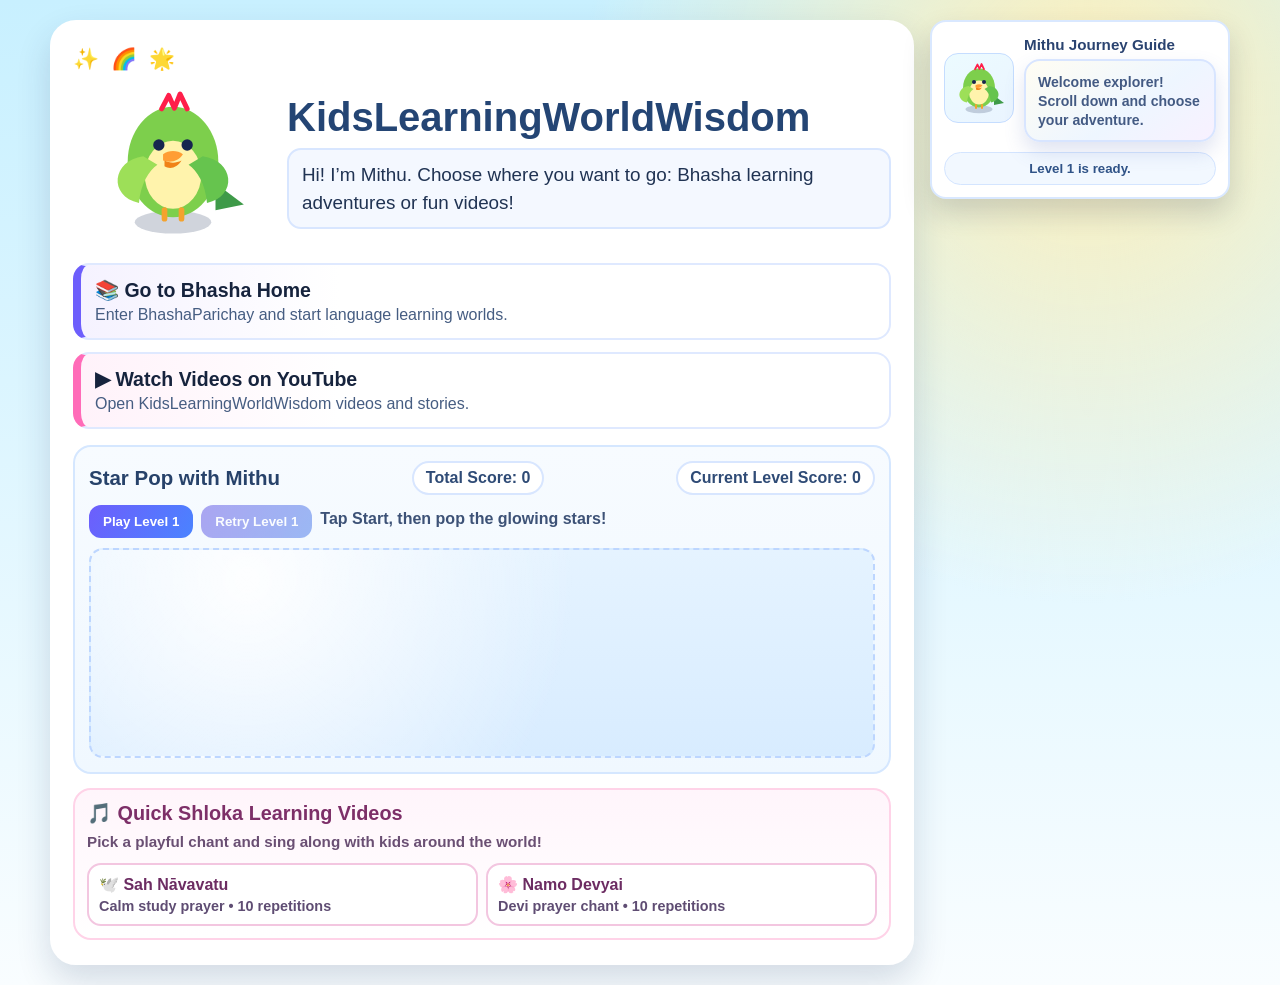
==== commit d6cea817: "Add quick YouTube links and shrink web shloka videos Co-authored-by: Copilot <223556219+Copilot@user" ====
--- a/docs/index.html
+++ b/docs/index.html
@@ -198,6 +198,66 @@
       filter: grayscale(0.15);
     }
 
+    .shloka-quick-zone {
+      margin-top: 14px;
+      border-radius: 18px;
+      border: 2px solid #ffd3e8;
+      background: linear-gradient(180deg, #fff5fb, #fff);
+      padding: 12px;
+    }
+
+    .shloka-quick-zone h2 {
+      margin: 0;
+      font-size: clamp(1.04rem, 3.2vw, 1.24rem);
+      color: #7d2f68;
+    }
+
+    .shloka-quick-zone p {
+      margin: 6px 0 10px;
+      color: #6a4f73;
+      font-weight: 700;
+      font-size: 0.95rem;
+    }
+
+    .shloka-quick-links {
+      display: grid;
+      gap: 8px;
+      grid-template-columns: repeat(2, minmax(0, 1fr));
+    }
+
+    .shloka-link-card {
+      display: block;
+      text-decoration: none;
+      border-radius: 14px;
+      border: 2px solid #f3c6e0;
+      background: #fff;
+      padding: 10px;
+      color: #3a2d47;
+      transition: transform 0.18s ease, box-shadow 0.18s ease, border-color 0.18s ease;
+    }
+
+    .shloka-link-card:hover,
+    .shloka-link-card:focus-visible {
+      transform: translateY(-2px);
+      box-shadow: 0 10px 18px rgba(118, 52, 104, 0.18);
+      border-color: #dd97c5;
+      outline: none;
+    }
+
+    .shloka-link-title {
+      display: block;
+      font-weight: 900;
+      color: #6c2c62;
+      margin-bottom: 4px;
+    }
+
+    .shloka-link-sub {
+      display: block;
+      color: #5f4d73;
+      font-size: 0.9rem;
+      font-weight: 700;
+    }
+
     .star.orb-star { color: #ffd33d; }
     .star.orb-moon { color: #dbf1ff; }
     .star.orb-gem { color: #93ffe1; }
@@ -330,6 +390,7 @@
     @media (max-width: 760px) {
       .hero { grid-template-columns: 1fr; text-align: center; }
       .star-field { height: 190px; }
+      .shloka-quick-links { grid-template-columns: 1fr; }
     }
   </style>
 </head>
@@ -384,6 +445,21 @@
         </div>
         <div class="star-field" id="starField" aria-live="polite"></div>
       </section>
+
+      <section class="shloka-quick-zone" aria-label="Quick shloka learning videos">
+        <h2>🎵 Quick Shloka Learning Videos</h2>
+        <p>Pick a playful chant and sing along with kids around the world!</p>
+        <div class="shloka-quick-links">
+          <a class="shloka-link-card" href="https://www.youtube.com/watch?v=Mw3zl4I3Vdg" target="_blank" rel="noopener noreferrer">
+            <span class="shloka-link-title">🕊️ Sah Nāvavatu</span>
+            <span class="shloka-link-sub">Calm study prayer • 10 repetitions</span>
+          </a>
+          <a class="shloka-link-card" href="https://youtu.be/xL6ymoW_tCA" target="_blank" rel="noopener noreferrer">
+            <span class="shloka-link-title">🌸 Namo Devyai</span>
+            <span class="shloka-link-sub">Devi prayer chant • 10 repetitions</span>
+          </a>
+        </div>
+      </section>
     </main>
 
     <aside class="journey-guide parrot-mascot state-idle" id="journeyGuide" aria-live="polite">
--- a/docs/assets/styles.css
+++ b/docs/assets/styles.css
@@ -2953,25 +2953,33 @@
 
 .shloka-garden {
   display: grid;
-  gap: 14px;
+  gap: 8px;
 }
 
 .shloka-catalogue {
   display: grid;
-  grid-template-columns: repeat(auto-fit, minmax(260px, 1fr));
-  gap: 12px;
+  grid-template-columns: repeat(3, minmax(190px, 1fr));
+  gap: 8px;
 }
 
 .shloka-card {
   display: grid;
-  grid-template-columns: 110px 1fr;
-  gap: 10px;
+  grid-template-columns: 1fr;
+  gap: 6px;
   align-items: stretch;
   border: 2px solid #d9e6ff;
-  border-radius: 16px;
+  border-radius: 14px;
   background: linear-gradient(160deg, #fffdf6, #f3f8ff);
-  padding: 9px;
+  padding: 7px;
   box-shadow: 0 8px 18px rgba(37, 62, 122, 0.09);
+  min-height: 0;
+  transition: transform 0.2s ease, box-shadow 0.2s ease, border-color 0.2s ease;
+}
+
+.shloka-card:hover {
+  transform: translateY(-2px);
+  box-shadow: 0 12px 20px rgba(37, 62, 122, 0.14);
+  border-color: #b7cdf6;
 }
 
 .shloka-card.is-active {
@@ -2981,11 +2989,29 @@
 
 .shloka-card-thumb {
   width: 100%;
-  height: 100%;
-  min-height: 88px;
+  height: 94px;
   object-fit: cover;
   border-radius: 12px;
   border: 1px solid #d2e0ff;
+}
+
+.shloka-thumb-wrap {
+  position: relative;
+}
+
+.shloka-thumb-label {
+  position: absolute;
+  left: 8px;
+  bottom: 8px;
+  display: inline-block;
+  border-radius: 999px;
+  padding: 4px 8px;
+  font-size: 0.66rem;
+  font-weight: 800;
+  color: #173766;
+  background: rgba(255, 255, 255, 0.92);
+  border: 1px solid rgba(174, 200, 240, 0.95);
+  box-shadow: 0 4px 10px rgba(23, 55, 102, 0.16);
 }
 
 .shloka-card-content {
@@ -3002,7 +3028,7 @@
 
 .shloka-card-head h3 {
   margin: 0;
-  font-size: 1rem;
+  font-size: 0.88rem;
   color: #263f71;
 }
 
@@ -3015,37 +3041,45 @@
   background: #e9f7e8;
   color: #2f6f38;
   border: 1px solid #b6e2bc;
-  font-size: 0.74rem;
+  font-size: 0.68rem;
   font-weight: 800;
-  padding: 4px 8px;
+  padding: 3px 7px;
   white-space: nowrap;
 }
 
 .shloka-card-content > p {
   margin: 0;
   color: #425683;
-  font-size: 0.91rem;
-  line-height: 1.35;
+  font-size: 0.73rem;
+  line-height: 1.3;
 }
 
 .shloka-card-actions {
   display: flex;
-  flex-wrap: wrap;
+  flex-wrap: nowrap;
   gap: 8px;
 }
 
 .shloka-card-actions .button {
   margin: 0;
-  font-size: 0.84rem;
-  padding: 8px 10px;
+  font-size: 0.73rem;
+  padding: 6px 8px;
+  width: 100%;
+  justify-content: center;
 }
 
 .shloka-player-shell {
+  width: min(640px, 100%);
+  margin: 0 auto;
   border: 2px solid #d8e7ff;
-  border-radius: 18px;
+  border-radius: 16px;
   background: linear-gradient(145deg, #f5f9ff, #fff7e8 70%);
-  padding: 12px;
+  padding: 10px;
   box-shadow: inset 0 0 0 1px rgba(255, 255, 255, 0.7);
+}
+
+.shloka-player-shell.is-hidden {
+  display: none;
 }
 
 .shloka-player-head h3 {
@@ -3059,19 +3093,19 @@
 }
 
 .shloka-video-wrap {
-  margin-top: 10px;
+  margin-top: 8px;
   background: linear-gradient(150deg, #f7fbff, #fff8ec);
   border: 1px solid #d7e6ff;
-  border-radius: 16px;
-  padding: 10px;
+  border-radius: 14px;
+  padding: 8px;
 }
 
 .shloka-video {
   width: 100%;
-  border-radius: 12px;
+  border-radius: 10px;
   background: radial-gradient(circle at 20% 18%, #fff9de, #f5f8ff 58%, #e8f0ff);
   border: 1px solid #dce8ff;
-  max-height: 360px;
+  max-height: 260px;
 }
 
 .shloka-subtitle {
@@ -3099,91 +3133,35 @@
   color: #3f4a6c;
 }
 
-.shloka-scenes {
-  margin-top: 10px;
-  display: grid;
-  grid-template-columns: repeat(4, minmax(0, 1fr));
-  gap: 8px;
-}
-
-.shloka-scene {
-  width: 100%;
-  border-radius: 10px;
-  border: 2px solid #d4e3ff;
-  opacity: 0.84;
-  transform: scale(0.985);
-  transition: transform 0.25s ease, opacity 0.25s ease, border-color 0.25s ease;
-}
-
-.shloka-scene.active {
-  opacity: 1;
-  border-color: #8bc34a;
-  transform: scale(1);
-}
-
 .shloka-actions {
-  margin-top: 10px;
+  margin-top: 8px;
   display: flex;
   flex-wrap: wrap;
-  gap: 10px;
+  gap: 8px;
 }
 
 .shloka-actions .button {
   margin: 0;
+  font-size: 0.84rem;
 }
 
 .recite-privacy-note {
   margin-top: 8px;
 }
 
-.shloka-lines {
-  margin-top: 8px;
-  display: grid;
-  grid-template-columns: repeat(auto-fit, minmax(220px, 1fr));
-  gap: 10px;
-}
-
-.shloka-line-card {
-  border: 1px solid #d7e6ff;
-  border-radius: 12px;
-  background: #fff;
-  padding: 10px;
-  text-align: left;
-  display: grid;
-  gap: 4px;
-}
-
-.shloka-line-card.active {
-  border-color: #88c95d;
-  box-shadow: 0 0 0 2px rgba(136, 201, 93, 0.2);
-}
-
-.shloka-line-card .sa {
-  font-size: 1.08rem;
-  font-weight: 700;
-}
-
-.shloka-line-card .tr {
-  color: #4e5c84;
-  font-weight: 600;
-}
-
-.shloka-line-card .en {
-  color: #3f4a6c;
-  font-size: 0.95rem;
-}
-
 @media (max-width: 860px) {
-  .shloka-card {
+  .shloka-catalogue {
+    grid-template-columns: repeat(2, minmax(0, 1fr));
+  }
+
+  .shloka-card-thumb {
+    height: 96px;
+  }
+}
+
+@media (max-width: 560px) {
+  .shloka-catalogue {
     grid-template-columns: 1fr;
-  }
-
-  .shloka-card-thumb {
-    min-height: 120px;
-  }
-
-  .shloka-scenes {
-    grid-template-columns: repeat(2, minmax(0, 1fr));
   }
 }
 
